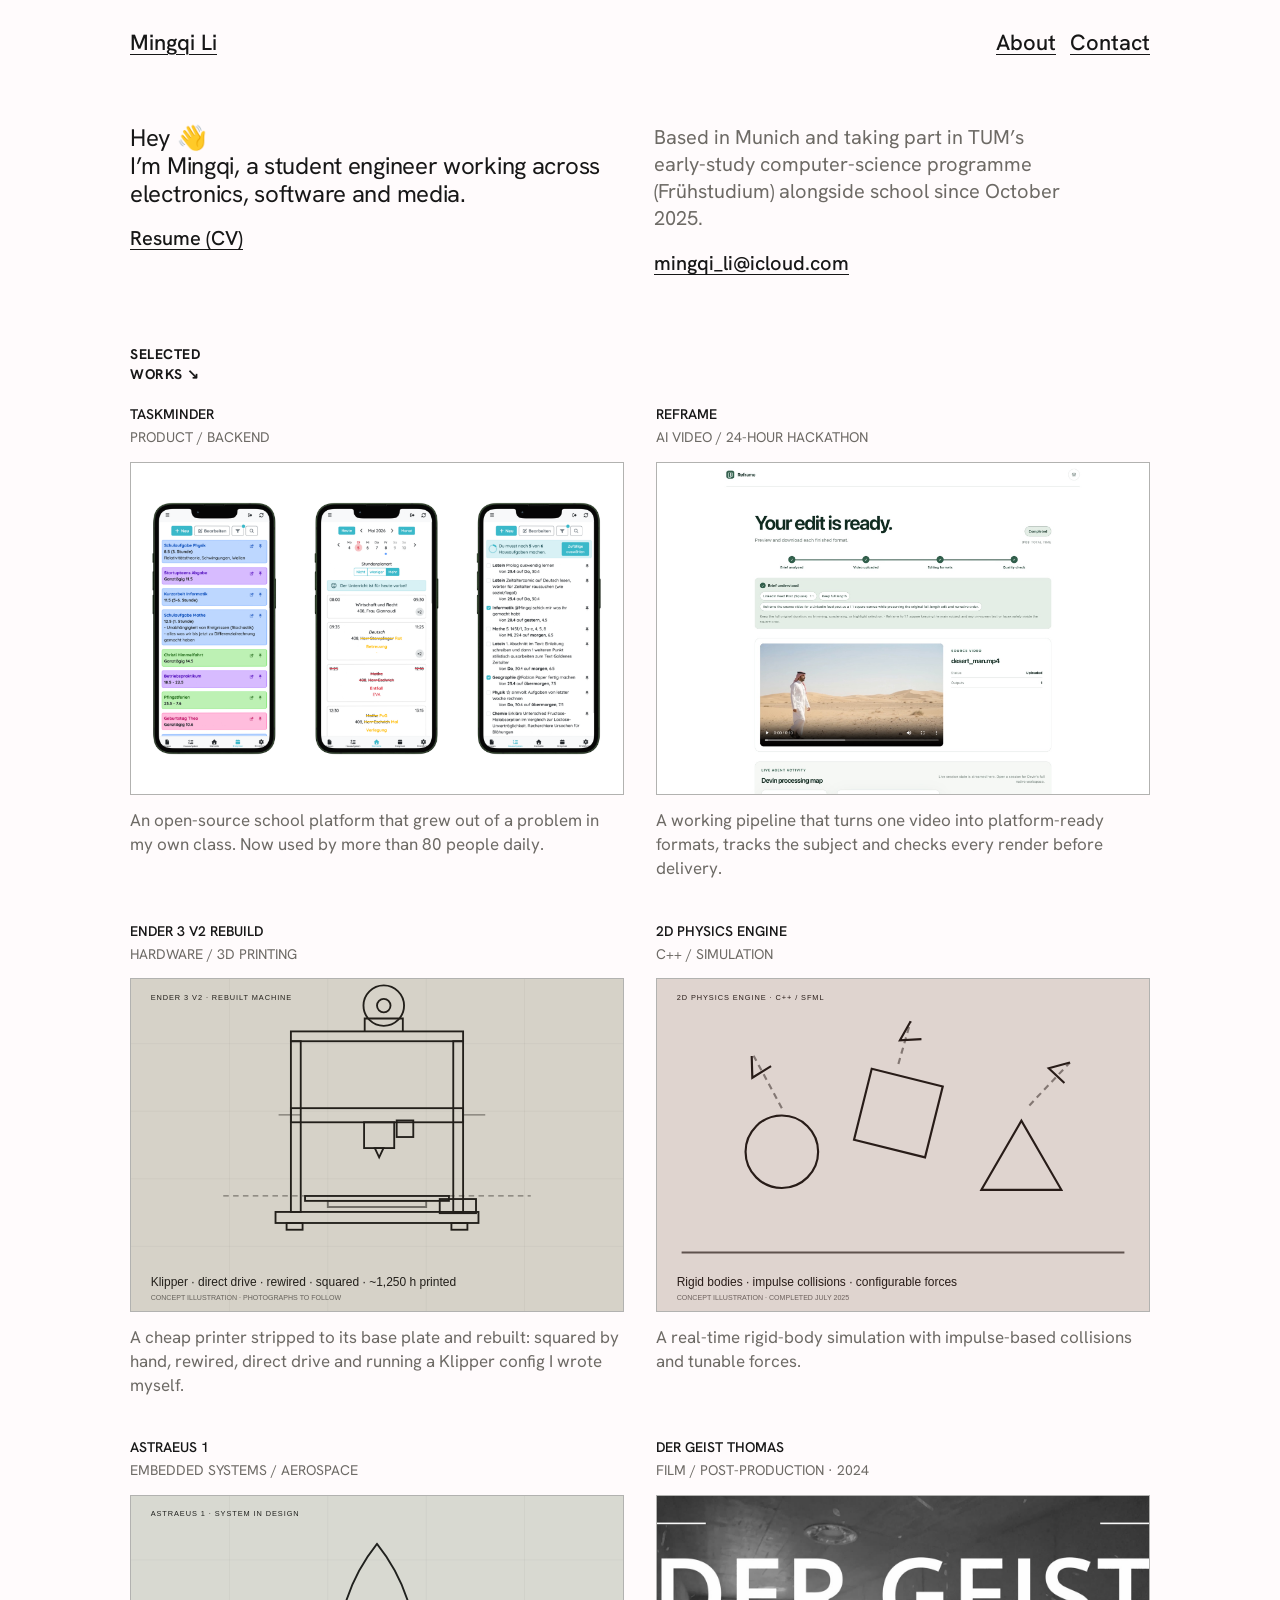
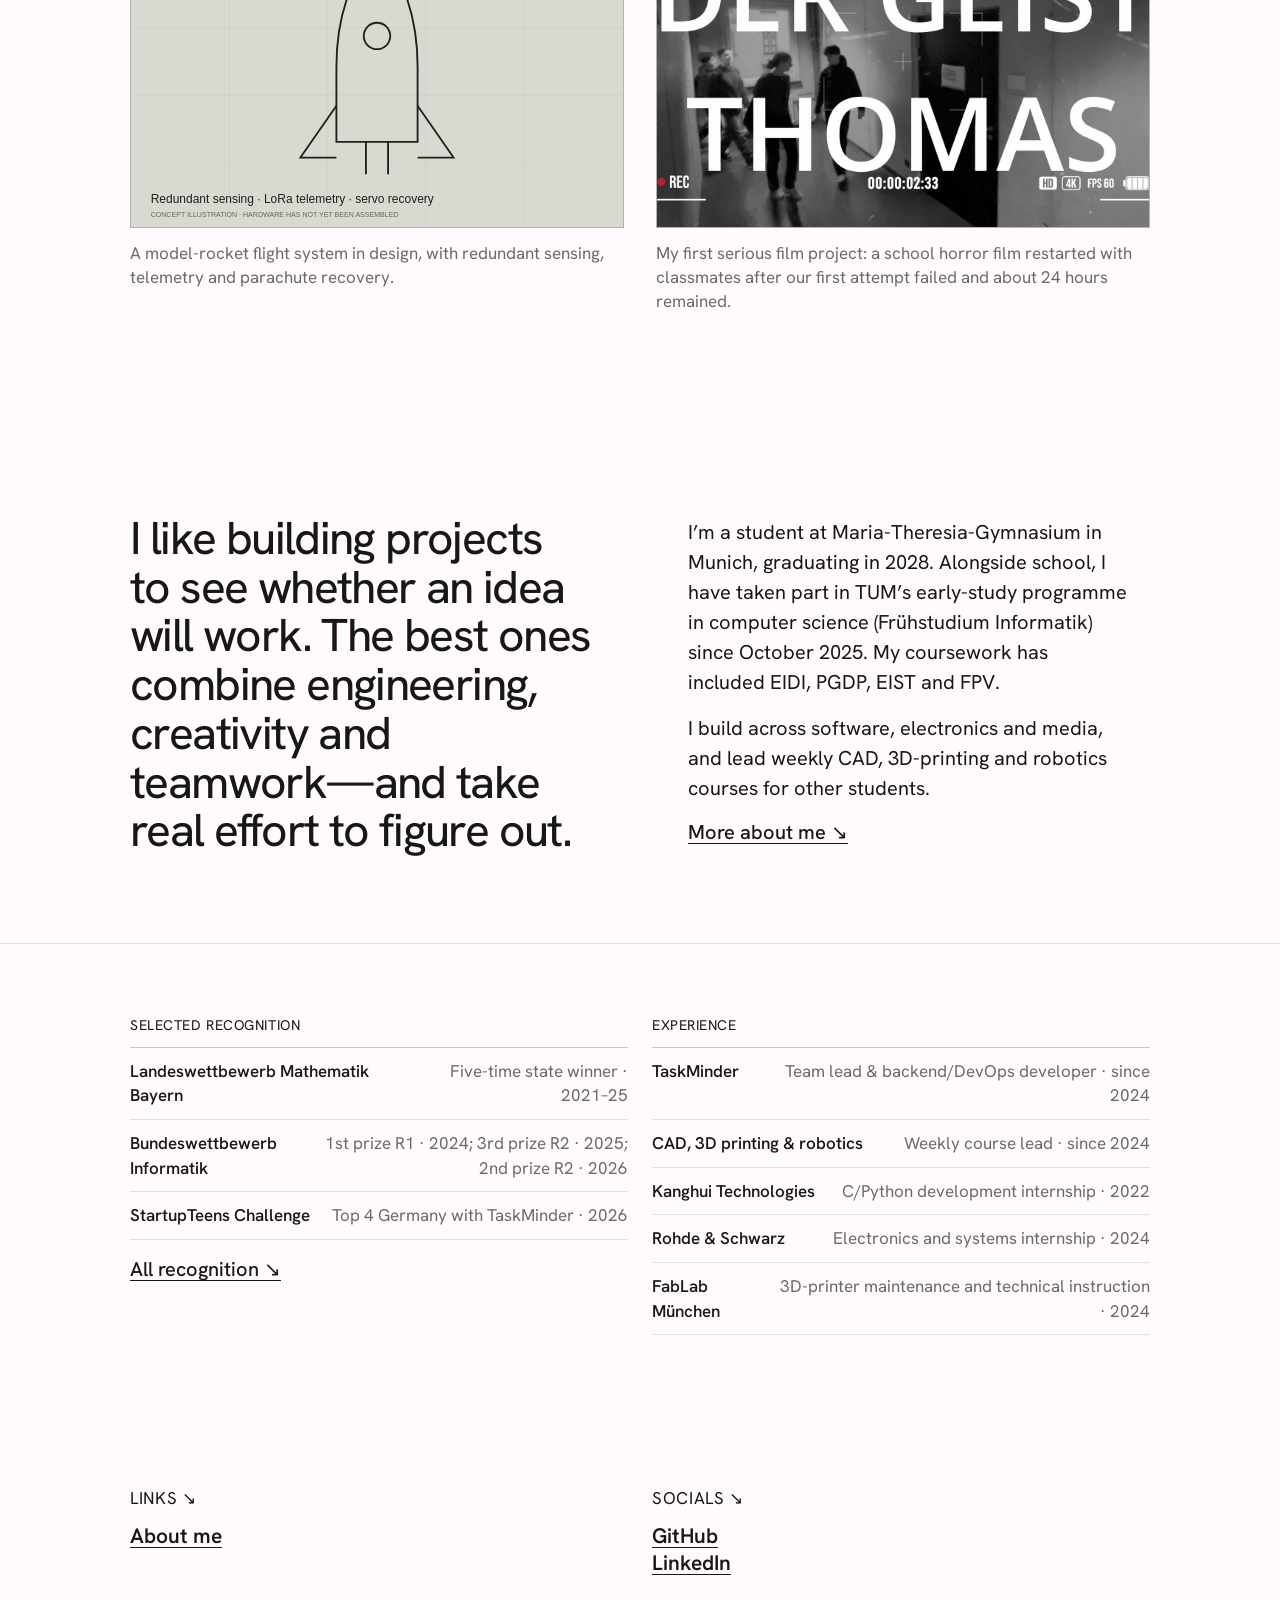
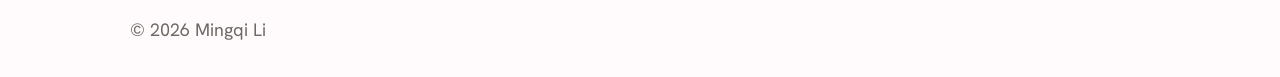
==== index.html @ a0b2e2fd "update reframe" ====
<!DOCTYPE html>
<html lang="en">
<head>
  <meta charset="utf-8">
  <meta name="viewport" content="width=device-width, initial-scale=1">
  <title>Mingqi Li</title>
  <meta name="description" content="Mingqi Li is a Munich-based student building software products, embedded systems and media projects.">
  <link rel="icon" href="data:image/svg+xml,%3Csvg xmlns='http://www.w3.org/2000/svg' viewBox='0 0 100 100'%3E%3Ctext y='.9em' font-size='90'%3EM%3C/text%3E%3C/svg%3E">
  <link rel="preconnect" href="https://fonts.googleapis.com">
  <link rel="preconnect" href="https://fonts.gstatic.com" crossorigin>
  <link href="https://fonts.googleapis.com/css2?family=Hanken+Grotesk:wght@400;500;600;700&amp;display=swap" rel="stylesheet">
  <link rel="stylesheet" href="css/design-system.css">
  <link rel="stylesheet" href="css/site.css">
</head>
<body class="baseline-home">
  <nav class="site-nav">
    <div class="wrap nav-inner">
      <a class="brand" href="/">Mingqi Li</a>
      <div class="nav-links" aria-label="Primary navigation">
        <a href="about/">About</a>
        <a href="contact/">Contact</a>
      </div>
    </div>
  </nav>

  <main id="top">
    <header class="baseline-intro">
      <div class="wrap intro-grid">
        <div>
          <p class="intro-title">Hey 👋<br>I’m Mingqi, a student engineer working across electronics, software and media.</p>
          <a class="baseline-link" href="assets/documents/resume.pdf" target="_blank" rel="noopener">Resume (CV)</a>
        </div>
        <div class="intro-side">
          <p>Based in Munich and taking part in TUM’s early-study computer-science programme (Frühstudium) alongside school since October 2025.</p>
          <a class="baseline-link" href="mailto:mingqi_li@icloud.com">mingqi_li@icloud.com</a>
        </div>
      </div>
    </header>

    <section class="baseline-work" id="work">
      <div class="wrap">
        <p class="baseline-section-label">Selected<br>works</p>
        <div class="project-grid">
          <article class="project">
            <a class="project-link" href="projects/taskminder.html">
              <div class="project-topline">
                <h2>TaskMinder</h2>
              </div>
              <p class="project-meta">Product / Backend</p>
              <div class="project-media">
                <img src="assets/taskminder/cover.png" alt="Concept illustration of the TaskMinder school-organisation platform">
              </div>
              <p>An open-source school platform that grew out of a problem in my own class. Now used by more than 80 people daily.</p>
            </a>
          </article>

          <article class="project">
            <a class="project-link" href="projects/reframe.html">
              <div class="project-topline">
                <h2>Reframe</h2>
              </div>
              <p class="project-meta">AI video / 24-hour hackathon</p>
              <div class="project-media project-media--top">
                <img src="assets/reframe/results.jpg" alt="Reframe results screen showing a completed video crop and its automated quality checks">
              </div>
              <p>A working pipeline that turns one video into platform-ready formats, tracks the subject and checks every render before delivery.</p>
            </a>
          </article>

          <article class="project">
            <a class="project-link" href="projects/ender-3-v2.html">
              <div class="project-topline">
                <h2>Ender 3 V2 Rebuild</h2>
              </div>
              <p class="project-meta">Hardware / 3D printing</p>
              <div class="project-media">
                <img src="assets/ender-3-v2/cover.svg" alt="Concept illustration of the rebuilt Ender 3 V2 3D printer">
              </div>
              <p>A cheap printer stripped to its base plate and rebuilt: squared by hand, rewired, direct drive and running a Klipper config I wrote myself.</p>
            </a>
          </article>

          <article class="project">
            <a class="project-link" href="projects/physics-engine.html">
              <div class="project-topline">
                <h2>2D Physics Engine</h2>
              </div>
              <p class="project-meta">C++ / Simulation</p>
              <div class="project-media">
                <video autoplay muted loop playsinline preload="metadata" poster="assets/physics-engine/cover.svg" aria-hidden="true">
                  <source src="assets/physics-engine/demo.mp4" type="video/mp4">
                </video>
              </div>
              <p>A real-time rigid-body simulation with impulse-based collisions and tunable forces.</p>
            </a>
          </article>

          <article class="project">
            <a class="project-link" href="projects/astraeus-1.html">
              <div class="project-topline">
                <h2>Astraeus 1</h2>
              </div>
              <p class="project-meta">Embedded systems / Aerospace</p>
              <div class="project-media">
                <img src="assets/astraeus-1/cover.svg" alt="Concept illustration of the Astraeus 1 model-rocket design">
              </div>
              <p>A model-rocket flight system in design, with redundant sensing, telemetry and parachute recovery.</p>
            </a>
          </article>

          <article class="project">
            <a class="project-link" href="projects/der-geist-thomas.html">
              <div class="project-topline">
                <h2>Der Geist Thomas</h2>
              </div>
              <p class="project-meta">Film / Post-production · 2024</p>
              <div class="project-media">
                <img src="assets/der-geist-thomas/poster.jpg" alt="Title card for Der Geist Thomas over a black-and-white school hallway scene">
              </div>
              <p>My first serious film project: a school horror film restarted with classmates after our first attempt failed and about 24 hours remained.</p>
            </a>
          </article>
        </div>
      </div>
    </section>

    <section class="baseline-about" id="about">
      <div class="wrap about-text-grid">
        <div>
          <p class="about-statement">I like building projects to see whether an idea will work. The best ones combine engineering, creativity and teamwork—and take real effort to figure out.</p>
        </div>
        <div class="about-detail">
          <p>I’m a student at Maria-Theresia-Gymnasium in Munich, graduating in 2028. Alongside school, I have taken part in TUM’s early-study programme in computer science (Frühstudium Informatik) since October 2025. My coursework has included EIDI, PGDP, EIST and FPV.</p>
          <p>I build across software, electronics and media, and lead weekly CAD, 3D-printing and robotics courses for other students.</p>
          <a class="baseline-link" href="about/">More about me</a>
        </div>
      </div>
    </section>

    <section class="baseline-record" id="experience">
      <div class="wrap record-grid">
        <div>
          <p class="baseline-section-label">Selected recognition</p>
          <div class="compact-list">
            <div><strong>Landeswettbewerb Mathematik Bayern</strong><span>Five-time state winner · 2021–25</span></div>
            <div><strong>Bundeswettbewerb Informatik</strong><span>1st prize R1 · 2024; 3rd prize R2 · 2025; 2nd prize R2 · 2026</span></div>
            <div><strong>StartupTeens Challenge</strong><span>Top 4 Germany with TaskMinder · 2026</span></div>
          </div>
          <a class="baseline-link" href="recognition/">All recognition</a>
        </div>
        <div>
          <p class="baseline-section-label">Experience</p>
          <div class="compact-list">
            <div><strong>TaskMinder</strong><span>Team lead &amp; backend/DevOps developer · since 2024</span></div>
            <div><strong>CAD, 3D printing &amp; robotics</strong><span>Weekly course lead · since 2024</span></div>
            <div><strong>Kanghui Technologies</strong><span>C/Python development internship · 2022</span></div>
            <div><strong>Rohde &amp; Schwarz</strong><span>Electronics and systems internship · 2024</span></div>
            <div><strong>FabLab München</strong><span>3D-printer maintenance and technical instruction · 2024</span></div>
          </div>
        </div>
      </div>
    </section>
  </main>

  <footer class="baseline-footer" id="contact">
    <div class="wrap footer-grid">
      <div>
        <p class="baseline-section-label">Links</p>
        <a href="about/">About me</a>
      </div>
      <div>
        <p class="baseline-section-label">Socials</p>
        <a href="https://github.com/skynightgamer" target="_blank" rel="noopener">GitHub</a><br>
        <a href="https://www.linkedin.com/in/mingqi-li-tm/" target="_blank" rel="noopener">LinkedIn</a>
      </div>
    </div>
    <div class="wrap baseline-copyright">© 2026 Mingqi Li</div>
  </footer>
</body>
</html>
---- css/design-system.css ----
:root {
  --paper: #fffbfc;
  --paper-deep: #f4f4f2;
  --ink: #171717;
  --muted: #6d6a65;
  --line: rgba(23, 23, 23, 0.24);
  --line-soft: rgba(23, 23, 23, 0.12);
  --accent: #2447ff;
  --font-sans: "Hanken Grotesk", "Helvetica Neue", Arial, sans-serif;
  --font-mono: var(--font-sans);
  --page: 1180px;
  --gutter: clamp(20px, 4vw, 52px);
  --ease: cubic-bezier(.22, 1, .36, 1);
}

* {
  box-sizing: border-box;
}

html {
  scroll-behavior: smooth;
}

body {
  margin: 0;
  color: var(--ink);
  background: var(--paper);
  font-family: var(--font-sans);
  -webkit-font-smoothing: antialiased;
  text-rendering: optimizeLegibility;
}

body::before {
  content: none;
}

a {
  color: inherit;
  text-underline-offset: .18em;
  text-decoration-thickness: 1px;
}

img,
svg {
  display: block;
  max-width: 100%;
}

button,
input,
textarea {
  font: inherit;
}

::selection {
  color: #fff;
  background: var(--accent);
}

:focus-visible {
  outline: 2px solid var(--accent);
  outline-offset: 4px;
}

.wrap {
  width: min(100%, calc(var(--page) + 2 * var(--gutter)));
  margin-inline: auto;
  padding-inline: var(--gutter);
}

.mono-label {
  margin: 0;
  color: var(--muted);
  font-family: var(--font-mono);
  font-size: 15px;
  line-height: 1.45;
  letter-spacing: .08em;
  text-transform: uppercase;
}

.text-link {
  display: inline-flex;
  gap: .4rem;
  align-items: center;
  font-size: 19px;
  font-weight: 600;
}

.text-link::after {
  content: "↗";
  transition: transform .2s var(--ease);
}

.text-link:hover::after {
  transform: translate(3px, -3px);
}

@media (prefers-reduced-motion: reduce) {
  html {
    scroll-behavior: auto;
  }

  *,
  *::before,
  *::after {
    scroll-behavior: auto !important;
    transition-duration: .001ms !important;
    animation-duration: .001ms !important;
  }
}
---- css/site.css ----
/* Editorial portfolio layout */

.site-nav {
  position: relative;
  z-index: 20;
}

.nav-inner {
  display: flex;
  min-height: 84px;
  align-items: center;
  justify-content: space-between;
  border-bottom: 1px solid var(--line);
}

.brand {
  font-size: 14px;
  font-weight: 650;
}

.brand,
.nav-links a {
  text-decoration: none;
}

.nav-links {
  display: flex;
  gap: clamp(18px, 3vw, 36px);
  align-items: center;
}

.nav-links a {
  font-size: 13px;
}

.nav-links a:hover,
.brand:hover {
  text-decoration: underline;
}

.hero {
  padding-block: clamp(64px, 11vw, 150px) clamp(66px, 9vw, 112px);
}

.hero-grid {
  display: grid;
  grid-template-columns: minmax(0, 1.2fr) minmax(260px, .8fr);
  gap: clamp(48px, 10vw, 140px);
  align-items: end;
}

.hero-kicker {
  margin-bottom: 22px;
}

.hero h1 {
  max-width: 790px;
  margin: 0;
  font-size: clamp(48px, 7.7vw, 100px);
  font-weight: 520;
  line-height: .94;
  letter-spacing: -.055em;
}

.hero h1 span {
  color: var(--muted);
}

.hero-intro {
  max-width: 440px;
}

.hero-intro > p:not(.mono-label) {
  margin: 0 0 28px;
  font-size: clamp(18px, 2vw, 24px);
  line-height: 1.28;
  letter-spacing: -.02em;
}

.hero-links {
  display: flex;
  flex-wrap: wrap;
  gap: 18px;
}

.proof-row {
  display: grid;
  grid-template-columns: repeat(3, 1fr);
  margin-top: clamp(54px, 8vw, 104px);
  border-top: 1px solid var(--line);
}

.proof {
  min-height: 112px;
  padding: 18px 24px 18px 0;
  border-right: 1px solid var(--line);
}

.proof + .proof {
  padding-left: 24px;
}

.proof:last-child {
  border-right: 0;
}

.proof strong {
  display: block;
  margin-bottom: 6px;
  font-size: clamp(26px, 3vw, 40px);
  font-weight: 520;
  line-height: 1;
  letter-spacing: -.04em;
}

.proof span {
  color: var(--muted);
  font-size: 13px;
}

.section {
  padding-block: clamp(72px, 10vw, 132px);
  border-top: 1px solid var(--line);
}

.section-heading {
  display: grid;
  grid-template-columns: minmax(140px, .55fr) 1.45fr;
  gap: 36px;
  margin-bottom: clamp(42px, 6vw, 76px);
}

.section-heading h2 {
  max-width: 780px;
  margin: 0;
  font-size: clamp(34px, 5vw, 64px);
  font-weight: 520;
  line-height: 1.02;
  letter-spacing: -.045em;
}

.project-grid {
  display: grid;
  grid-template-columns: repeat(2, minmax(0, 1fr));
  gap: clamp(44px, 6vw, 82px) clamp(20px, 3vw, 34px);
}

.project {
  min-width: 0;
}

.project-link {
  display: block;
  text-decoration: none;
}

.project-media {
  position: relative;
  overflow: hidden;
  aspect-ratio: 1.45 / 1;
  margin-bottom: 16px;
  border: 1px solid var(--line);
  background: var(--paper-deep);
}

.project-media img,
.project-media video {
  width: 100%;
  height: 100%;
  object-fit: cover;
  transition: transform .6s var(--ease), filter .4s ease;
}

.project-link:hover .project-media img,
.project-link:hover .project-media video {
  transform: scale(1.025);
  filter: contrast(1.04);
}

.project-topline {
  display: flex;
  gap: 18px;
  justify-content: space-between;
  margin-bottom: 9px;
}

.project h3 {
  margin: 0;
  font-size: clamp(22px, 2.4vw, 31px);
  font-weight: 540;
  line-height: 1.1;
  letter-spacing: -.03em;
}

.project p {
  max-width: 54ch;
  margin: 0;
  color: var(--muted);
  font-size: 14px;
  line-height: 1.45;
}

.project-meta {
  margin-bottom: 8px;
}

.profile-grid {
  display: grid;
  grid-template-columns: minmax(240px, .72fr) minmax(0, 1.28fr);
  gap: clamp(36px, 8vw, 120px);
  align-items: start;
}

.portrait-placeholder {
  border: 1px solid var(--line);
  background: var(--paper-deep);
}

.portrait-placeholder img {
  width: 100%;
}

.profile-copy .statement {
  max-width: 760px;
  margin: 0 0 clamp(44px, 6vw, 72px);
  font-size: clamp(30px, 4.2vw, 56px);
  font-weight: 510;
  line-height: 1.08;
  letter-spacing: -.04em;
}

.profile-notes {
  display: grid;
  grid-template-columns: repeat(2, minmax(0, 1fr));
  gap: 32px;
}

.profile-notes p {
  margin: 0;
  color: var(--muted);
  font-size: 15px;
  line-height: 1.6;
}

.editorial-list {
  border-top: 1px solid var(--ink);
}

.list-row {
  display: grid;
  grid-template-columns: minmax(180px, .85fr) minmax(0, 1.25fr) minmax(100px, .4fr);
  gap: 28px;
  padding-block: 20px;
  border-bottom: 1px solid var(--line);
}

.list-row h3,
.list-row p {
  margin: 0;
}

.list-row h3 {
  font-size: 16px;
  font-weight: 600;
}

.list-row p {
  color: var(--muted);
  font-size: 14px;
  line-height: 1.5;
}

.list-row .year {
  text-align: right;
  font-family: var(--font-mono);
  font-size: 10px;
  line-height: 1.5;
}

.split-lists {
  display: grid;
  grid-template-columns: repeat(2, minmax(0, 1fr));
  gap: clamp(42px, 8vw, 110px);
}

.split-list h3 {
  margin: 0 0 20px;
  font-size: 14px;
  font-weight: 600;
}

.small-row {
  display: grid;
  grid-template-columns: 1fr auto;
  gap: 20px;
  padding-block: 15px;
  border-top: 1px solid var(--line);
}

.small-row:last-child {
  border-bottom: 1px solid var(--line);
}

.small-row strong {
  display: block;
  margin-bottom: 3px;
  font-size: 14px;
}

.small-row span {
  color: var(--muted);
  font-size: 12px;
}

.small-row time {
  font-family: var(--font-mono);
  font-size: 10px;
  white-space: nowrap;
}

.tools-line {
  max-width: 950px;
  margin: clamp(50px, 7vw, 80px) 0 0;
  font-size: clamp(21px, 3vw, 34px);
  line-height: 1.45;
  letter-spacing: -.025em;
}

.tools-line span {
  color: var(--muted);
}

.contact {
  padding-block: clamp(80px, 12vw, 160px);
  color: #f5f2ec;
  background: var(--ink);
}

.contact-grid {
  display: grid;
  grid-template-columns: minmax(0, 1.3fr) minmax(230px, .7fr);
  gap: 44px;
  align-items: end;
}

.contact h2 {
  max-width: 820px;
  margin: 0;
  font-size: clamp(48px, 8vw, 106px);
  font-weight: 500;
  line-height: .92;
  letter-spacing: -.06em;
}

.contact-side p {
  max-width: 36ch;
  margin: 0 0 26px;
  color: rgba(255,255,255,.62);
  font-size: 15px;
  line-height: 1.55;
}

.contact-side a {
  color: #fff;
}

.footer {
  color: #f5f2ec;
  background: var(--ink);
}

.footer-inner {
  display: flex;
  min-height: 86px;
  gap: 24px;
  align-items: center;
  justify-content: space-between;
  border-top: 1px solid rgba(255,255,255,.22);
  font-family: var(--font-mono);
  font-size: 10px;
  text-transform: none;
}

.footer-links {
  display: flex;
  gap: 24px;
}

/* Project pages */
.project-hero {
  padding-block: clamp(70px, 9vw, 120px) clamp(54px, 7vw, 88px);
}

.project-hero-grid {
  display: grid;
  grid-template-columns: minmax(0, 1.25fr) minmax(250px, .75fr);
  gap: clamp(40px, 9vw, 130px);
  align-items: end;
}

.project-hero h1 {
  margin: 18px 0 0;
  font-size: clamp(56px, 10vw, 132px);
  font-weight: 500;
  line-height: .88;
  letter-spacing: -.065em;
}

.project-deck {
  margin: 0 0 32px;
  font-size: clamp(20px, 2.2vw, 27px);
  line-height: 1.25;
  letter-spacing: -.025em;
}

.project-facts {
  display: grid;
  gap: 10px;
  margin: 0;
}

.project-facts div {
  display: grid;
  grid-template-columns: 88px 1fr;
  gap: 18px;
  padding-top: 10px;
  border-top: 1px solid var(--line);
}

.project-facts dt {
  color: var(--muted);
  font-family: var(--font-mono);
  font-size: 9px;
  letter-spacing: .06em;
  text-transform: uppercase;
}

.project-facts dd {
  margin: 0;
  font-size: 13px;
}

.case-cover {
  margin: 0;
  border-block: 1px solid var(--line);
  background: var(--paper-deep);
}

.case-cover img,
.case-cover video {
  display: block;
  width: 100%;
  max-height: 800px;
}

.case-cover figcaption {
  padding: 14px var(--gutter) 15px;
  border-top: 1px solid var(--line);
  color: var(--muted);
  font-size: 14px;
  line-height: 1.5;
}

.case-cover--video {
  overflow: hidden;
}

.case-cover--video video {
  object-fit: cover;
  transform: scale(1.16);
  transform-origin: center;
}

.case-study {
  padding-block: clamp(72px, 10vw, 132px);
}

.case-section {
  display: grid;
  grid-template-columns: minmax(150px, .48fr) minmax(0, 1.52fr);
  gap: clamp(30px, 7vw, 92px);
  padding-block: clamp(54px, 7vw, 84px);
  border-top: 1px solid var(--line);
}

.case-section:first-child {
  padding-top: 0;
  border-top: 0;
}

.case-copy {
  max-width: 760px;
}

.case-copy h2 {
  margin: 0 0 22px;
  font-size: clamp(32px, 4.3vw, 56px);
  font-weight: 520;
  line-height: 1.04;
  letter-spacing: -.045em;
}

.case-copy p,
.case-copy li {
  color: var(--muted);
  font-size: 17px;
  line-height: 1.65;
}

.case-copy p {
  margin: 0 0 18px;
}

.case-copy ul {
  margin: 0;
  padding-left: 20px;
}

.case-copy li + li {
  margin-top: 10px;
}

.case-copy strong {
  color: var(--ink);
}

.case-narrative {
  max-width: 820px;
  margin-inline: auto;
}

.case-narrative .case-copy {
  max-width: none;
}

.narrative-chapter + .narrative-chapter {
  margin-top: clamp(72px, 10vw, 116px);
}

.taskminder-page .narrative-chapter + .narrative-chapter,
.reframe-page .narrative-chapter + .narrative-chapter {
  margin-top: 0;
}

.taskminder-page .narrative-chapter + .narrative-chapter--results,
.reframe-page .narrative-chapter + .narrative-chapter--results {
  margin-top: clamp(16px, 2vw, 24px);
  padding-top: 0;
}

.narrative-chapter h2 {
  font-weight: 600;
}

.narrative-chapter--results {
  padding-top: clamp(12px, 2vw, 24px);
}

.story-grid {
  display: grid;
  grid-template-columns: repeat(2, minmax(0, 1fr));
  gap: 24px;
  margin-top: 38px;
}

.story-media {
  min-width: 0;
  margin: 0;
}

.story-media--wide {
  margin-top: 38px;
}

.story-grid--product {
  align-items: start;
}

.story-column {
  display: flex;
  min-width: 0;
  flex-direction: column;
  gap: 24px;
}

.story-media > img {
  width: 100%;
  height: auto;
  border: 1px solid var(--line);
  background: var(--paper-deep);
}

.story-placeholder {
  display: flex;
  min-height: 300px;
  padding: clamp(22px, 4vw, 38px);
  flex-direction: column;
  justify-content: flex-end;
  border: 1px solid var(--line);
  background:
    linear-gradient(135deg, transparent 0 49.8%, var(--line-soft) 50%, transparent 50.2%),
    linear-gradient(45deg, transparent 0 49.8%, var(--line-soft) 50%, transparent 50.2%),
    var(--paper-deep);
}

.story-placeholder--screen {
  min-height: 260px;
  background:
    linear-gradient(var(--line-soft) 1px, transparent 1px),
    linear-gradient(90deg, var(--line-soft) 1px, transparent 1px),
    var(--paper-deep);
  background-size: 28px 28px;
}

.story-placeholder .mono-label {
  margin-bottom: 8px;
  font-size: 11px;
}

.story-placeholder strong {
  font-size: clamp(20px, 2.7vw, 30px);
  font-weight: 520;
  line-height: 1.1;
  letter-spacing: -.03em;
}

.story-placeholder p {
  max-width: 44ch;
  margin: 8px 0 0;
  color: var(--muted);
  font-size: 13px;
  line-height: 1.45;
}

.story-media figcaption {
  margin-top: 10px;
  color: var(--muted);
  font-size: 13px;
  line-height: 1.45;
}

.media-block {
  margin: clamp(44px, 6vw, 72px) 0 0;
}

.media-placeholder {
  display: grid;
  min-height: clamp(320px, 48vw, 650px);
  padding: clamp(22px, 4vw, 46px);
  place-items: center;
  border: 1px solid var(--line);
  background:
    linear-gradient(var(--line-soft) 1px, transparent 1px),
    linear-gradient(90deg, var(--line-soft) 1px, transparent 1px),
    var(--paper-deep);
  background-size: 32px 32px;
}

.media-placeholder-inner {
  max-width: 520px;
  padding: 28px;
  text-align: center;
  background: rgba(243,240,235,.88);
  border: 1px solid var(--line);
}

.media-placeholder strong {
  display: block;
  margin: 12px 0 8px;
  font-size: clamp(22px, 3vw, 36px);
  font-weight: 520;
  letter-spacing: -.03em;
}

.media-placeholder p {
  margin: 0;
  color: var(--muted);
  font-size: 13px;
  line-height: 1.5;
}

.media-caption {
  display: flex;
  gap: 24px;
  justify-content: space-between;
  margin-top: 10px;
  color: var(--muted);
  font-family: var(--font-mono);
  font-size: 9px;
  line-height: 1.5;
  text-transform: uppercase;
}

.result-strip {
  display: grid;
  grid-template-columns: repeat(3, minmax(0, 1fr));
  margin-top: 34px;
  border-block: 1px solid var(--line);
}

.result {
  padding: 22px 24px 22px 0;
  border-right: 1px solid var(--line);
}

.result + .result {
  padding-left: 24px;
}

.result:last-child {
  border-right: 0;
}

.result strong {
  display: block;
  margin-bottom: 5px;
  font-size: clamp(22px, 3vw, 36px);
  font-weight: 520;
  letter-spacing: -.035em;
}

.result span {
  color: var(--muted);
  font-size: 12px;
}

.case-links {
  display: flex;
  flex-wrap: wrap;
  gap: 20px;
  margin-top: 30px;
}

.case-nav {
  display: flex;
  gap: 24px;
  justify-content: space-between;
  padding-block: 28px;
  border-top: 1px solid var(--line);
}

.case-nav a {
  font-size: 13px;
}

@media (max-width: 760px) {
  .nav-inner {
    min-height: 70px;
  }

  .nav-links a:not(:last-child) {
    display: none;
  }

  .hero-grid,
  .project-hero-grid,
  .contact-grid {
    grid-template-columns: 1fr;
    align-items: start;
  }

  .hero {
    padding-top: 72px;
  }

  .hero h1 {
    font-size: clamp(48px, 15vw, 78px);
  }

  .proof-row {
    grid-template-columns: 1fr;
  }

  .proof,
  .proof + .proof {
    min-height: auto;
    padding: 18px 0;
    border-right: 0;
    border-bottom: 1px solid var(--line);
  }

  .section-heading,
  .case-section {
    grid-template-columns: 1fr;
    gap: 18px;
  }

  .project-grid,
  .profile-grid,
  .profile-notes,
  .split-lists,
  .story-grid {
    grid-template-columns: 1fr;
  }

  .story-grid--product .story-column {
    display: contents;
  }

  .project-grid {
    gap: 52px;
  }

  .portrait-placeholder {
    max-width: 430px;
  }

  .list-row {
    grid-template-columns: 1fr auto;
    gap: 7px 20px;
  }

  .list-row p {
    grid-column: 1 / -1;
    grid-row: 2;
  }

  .result-strip {
    grid-template-columns: 1fr;
  }

  .result,
  .result + .result {
    padding: 18px 0;
    border-right: 0;
    border-bottom: 1px solid var(--line);
  }

  .result:last-child {
    border-bottom: 0;
  }

  .media-placeholder {
    min-height: 320px;
  }
}

@media (max-width: 440px) {
  .nav-links {
    gap: 16px;
  }

  .nav-links a {
    font-size: 12px;
  }

  .footer-inner {
    align-items: flex-start;
    flex-direction: column;
    justify-content: center;
  }
}

/* Homepage variant aligned closely with the supplied baseline reference. */
.baseline-home {
  --page: 1020px;
  --gutter: clamp(18px, 3vw, 32px);
  background: var(--paper);
}

.baseline-home::before {
  content: none;
}

.baseline-home .nav-inner {
  min-height: 84px;
  border-bottom: 0;
}

.baseline-home .brand,
.baseline-home .nav-links a {
  font-size: 22px;
  font-weight: 500;
  text-decoration: underline;
  text-decoration-thickness: .75px;
}

.baseline-home .nav-links {
  gap: 14px;
}

.baseline-intro {
  padding: 40px 0 44px;
}

.intro-grid {
  display: grid;
  grid-template-columns: repeat(2, minmax(0, 1fr));
  gap: 28px;
}

.intro-title,
.intro-side p {
  max-width: 38ch;
  margin: 0 0 18px;
  font-size: 24px;
  line-height: 1.16;
  letter-spacing: -.012em;
}

.intro-side {
  display: flex;
  align-items: flex-start;
  flex-direction: column;
  justify-content: flex-end;
  padding-bottom: 1px;
}

.intro-side p {
  color: var(--muted);
  font-size: 20px;
  line-height: 1.35;
  letter-spacing: 0;
}

.baseline-link {
  font-size: 20px;
  font-weight: 500;
}

.baseline-work {
  padding: 24px 0 96px;
}

.baseline-section-label {
  margin: 0 0 11px;
  color: var(--ink);
  font-family: var(--font-mono);
  font-size: 14px;
  line-height: 1.4;
  letter-spacing: .04em;
  text-transform: uppercase;
}

.baseline-work .baseline-section-label::after,
.baseline-footer .baseline-section-label::after {
  content: " ↘";
}

.baseline-work > .wrap > .baseline-section-label {
  margin-bottom: 22px;
  font-size: 14px;
  font-weight: 700;
}

.baseline-home .project-grid {
  gap: 42px 32px;
}

.baseline-home .project-media {
  aspect-ratio: 1.48 / 1;
  margin-bottom: 14px;
  border-color: rgba(23, 23, 23, .3);
}

.baseline-home .project-media--top img {
  object-position: top center;
}

.baseline-home .project-topline {
  justify-content: flex-start;
  margin-bottom: 5px;
}

.baseline-home .project h2 {
  margin: 0;
  color: var(--ink);
  font-size: 14px;
  font-weight: 550;
  line-height: 1.2;
  text-transform: uppercase;
}

.baseline-home .project-meta {
  margin: 0 0 14px;
  color: var(--muted);
  font-family: var(--font-sans);
  font-size: 14px;
  line-height: 1.4;
  letter-spacing: 0;
  text-transform: uppercase;
}

.baseline-home .project p:not(.project-meta) {
  max-width: 58ch;
  margin: 0;
  color: var(--muted);
  font-size: 17px;
  line-height: 1.4;
}

.baseline-home .project-link:hover .project-media img,
.baseline-home .project-link:hover .project-media video {
  transform: none;
}

.baseline-about {
  padding: 104px 0 88px;
}

.about-text-grid {
  display: grid;
  grid-template-columns: repeat(2, minmax(0, 1fr));
  gap: clamp(42px, 9vw, 96px);
}

.about-statement {
  max-width: 19ch;
  margin: 0;
  font-size: clamp(38px, 3.7vw, 46px);
  font-weight: 450;
  line-height: 1.06;
  letter-spacing: -.035em;
}

.about-detail {
  padding-top: 3px;
}

.about-detail p {
  max-width: 40ch;
  margin: 0 0 16px;
  font-size: 20px;
  line-height: 1.5;
}

.about-detail .baseline-link::after,
.record-grid .baseline-link::after {
  content: " ↘";
}

.baseline-record {
  padding: 72px 0 88px;
  border-top: 1px solid var(--line-soft);
}

.record-grid,
.footer-grid {
  display: grid;
  grid-template-columns: repeat(2, minmax(0, 1fr));
  gap: 24px;
}

.compact-list {
  border-top: 1px solid var(--line);
}

.compact-list > div {
  display: flex;
  gap: 14px;
  justify-content: space-between;
  padding: 11px 0;
  border-bottom: 1px solid var(--line-soft);
}

.compact-list strong,
.compact-list span {
  font-size: 17px;
  line-height: 1.45;
}

.compact-list strong {
  font-weight: 550;
}

.compact-list span {
  color: var(--muted);
  text-align: right;
}

.compact-list + .baseline-link {
  display: block;
  margin-top: 16px;
}

.baseline-footer {
  padding: 64px 0 36px;
}

.baseline-footer a {
  font-size: 21px;
  font-weight: 600;
}

.baseline-footer .baseline-section-label {
  font-size: 17px;
}

.baseline-copyright {
  margin-top: 42px;
  color: var(--muted);
  font-size: 18px;
}

@media (max-width: 620px) {
  .intro-grid,
  .about-text-grid,
  .record-grid {
    grid-template-columns: 1fr;
  }

  .intro-side {
    padding-top: 0;
  }

  .baseline-home .project-grid {
    grid-template-columns: 1fr;
  }

  .baseline-intro {
    padding-top: 36px;
  }

  .about-statement {
    font-size: 38px;
  }

  .compact-list > div {
    align-items: flex-start;
    flex-direction: column;
    gap: 3px;
  }

  .compact-list span {
    text-align: left;
  }
}

/* About page */
.about-main {
  padding-top: clamp(92px, 11vw, 142px);
  padding-bottom: clamp(112px, 14vw, 180px);
}

.about-main > * {
  max-width: 650px;
}

.about-eyebrow {
  margin: 0 0 34px;
  font-size: 15px;
  font-weight: 600;
  line-height: 1.4;
  text-transform: uppercase;
}

.about-main h1 {
  margin: 0 0 44px;
  font-size: clamp(40px, 4.2vw, 56px);
  font-weight: 500;
  line-height: 1.08;
  letter-spacing: -.035em;
}

.about-body p {
  margin: 0 0 24px;
  font-size: 20px;
  line-height: 1.5;
  letter-spacing: -.012em;
}

.about-page .baseline-footer {
  padding-top: 0;
}

.recognition-group + .recognition-group {
  margin-top: 46px;
}

.recognition-group .baseline-section-label {
  margin: 0 0 12px;
}

@media (max-width: 620px) {
  .about-main {
    padding-top: 68px;
    padding-bottom: 96px;
  }

  .about-main h1 {
    font-size: 38px;
  }

  .about-body p {
    font-size: 18px;
  }
}

/* Contact page */
.contact-main {
  padding-top: clamp(112px, 13vw, 170px);
  padding-bottom: clamp(170px, 20vw, 250px);
}

.contact-eyebrow {
  margin: 0 0 26px;
  font-size: 15px;
  font-weight: 600;
  line-height: 1.4;
  text-transform: uppercase;
}

.contact-links {
  display: flex;
  align-items: flex-start;
  flex-direction: column;
}

.contact-links a {
  font-size: 22px;
  font-weight: 500;
  line-height: 1.25;
}

.contact-page .baseline-footer {
  padding-top: 0;
}

@media (max-width: 620px) {
  .contact-main {
    padding-top: 76px;
    padding-bottom: 130px;
  }

  .contact-links a {
    font-size: 20px;
  }
}

/* Compact project pages that continue the baseline homepage proportions. */
.project-page {
  --page: 1020px;
  --gutter: clamp(18px, 3vw, 32px);
  background: var(--paper);
}

.project-page::before {
  content: none;
}

.project-page .nav-inner {
  min-height: 64px;
  border-bottom: 0;
}

.project-page .brand,
.project-page .nav-links a {
  font-size: 21px;
  font-weight: 500;
  text-decoration: underline;
}

.project-page .project-hero {
  padding: 52px 0 46px;
}

.project-page .project-hero-grid {
  grid-template-columns: repeat(2, minmax(0, 1fr));
  gap: clamp(42px, 8vw, 88px);
}

.project-page .project-hero h1 {
  margin-top: 13px;
  font-size: clamp(46px, 6.4vw, 70px);
  line-height: .94;
}

.project-page .project-deck {
  margin-bottom: 24px;
  font-size: 24px;
  line-height: 1.35;
}

.project-page .project-deck--intro {
  max-width: 27ch;
  margin: 22px 0 0;
  color: var(--muted);
  font-size: clamp(19px, 2.2vw, 24px);
}

.project-page .project-facts div {
  grid-template-columns: 72px 1fr;
  padding-top: 8px;
}

.project-page .project-facts dt {
  font-size: 14px;
}

.project-page .project-facts dd {
  font-size: 18px;
}

.project-page .case-cover {
  width: min(calc(100% - 2 * var(--gutter)), var(--page));
  margin-inline: auto;
  border: 1px solid var(--line);
}

.project-page .case-study {
  padding: 62px var(--gutter) 0;
}

.project-page .case-section {
  grid-template-columns: minmax(110px, .4fr) minmax(0, 1.6fr);
  gap: clamp(28px, 6vw, 66px);
  padding: 54px 0;
}

.project-page .case-copy h2 {
  margin-bottom: 18px;
  font-size: clamp(36px, 3.9vw, 48px);
}

.project-page .case-copy p,
.project-page .case-copy li {
  font-size: 20px;
  line-height: 1.65;
}

.project-page .media-block {
  margin-top: 38px;
}

.project-page .media-placeholder {
  min-height: clamp(280px, 38vw, 440px);
}

.project-page .media-placeholder strong {
  font-size: clamp(20px, 2.5vw, 28px);
}

.project-page .result strong {
  font-size: clamp(20px, 2.6vw, 28px);
}

.project-page .footer {
  color: var(--ink);
  background: transparent;
}

.project-page .footer-inner {
  min-height: 80px;
  border-top-color: var(--line);
  font-size: 16px;
}

.taskminder-page .case-nav {
  margin-top: clamp(28px, 4vw, 40px);
  padding-block: clamp(24px, 3vw, 32px);
  border-bottom: 1px solid var(--line);
}

.astraeus-page .case-nav {
  margin-top: clamp(52px, 8vw, 84px);
  padding-block: clamp(36px, 5vw, 48px);
}

.reframe-page .case-cover {
  aspect-ratio: 16 / 9;
  overflow: hidden;
  background: #fff;
}

.reframe-page .case-cover img {
  height: 100%;
  object-fit: cover;
  object-position: top center;
}

.reframe-page .case-nav {
  margin-top: clamp(52px, 8vw, 84px);
}

.film-page .case-cover {
  background: #111;
}

.film-page .case-cover video {
  aspect-ratio: 16 / 9;
  object-fit: contain;
}

.film-page .case-nav {
  margin-top: clamp(52px, 8vw, 84px);
}

.ender-page .case-nav {
  margin-top: clamp(52px, 8vw, 84px);
}

.taskminder-page .footer-inner {
  margin-top: 0;
  border-top: 0;
}

@media (max-width: 620px) {
  .project-page .project-hero-grid,
  .project-page .case-section {
    grid-template-columns: 1fr;
  }

  .project-page .project-hero {
    padding-top: 34px;
  }

  .project-page .case-study {
    padding-top: 42px;
  }
}
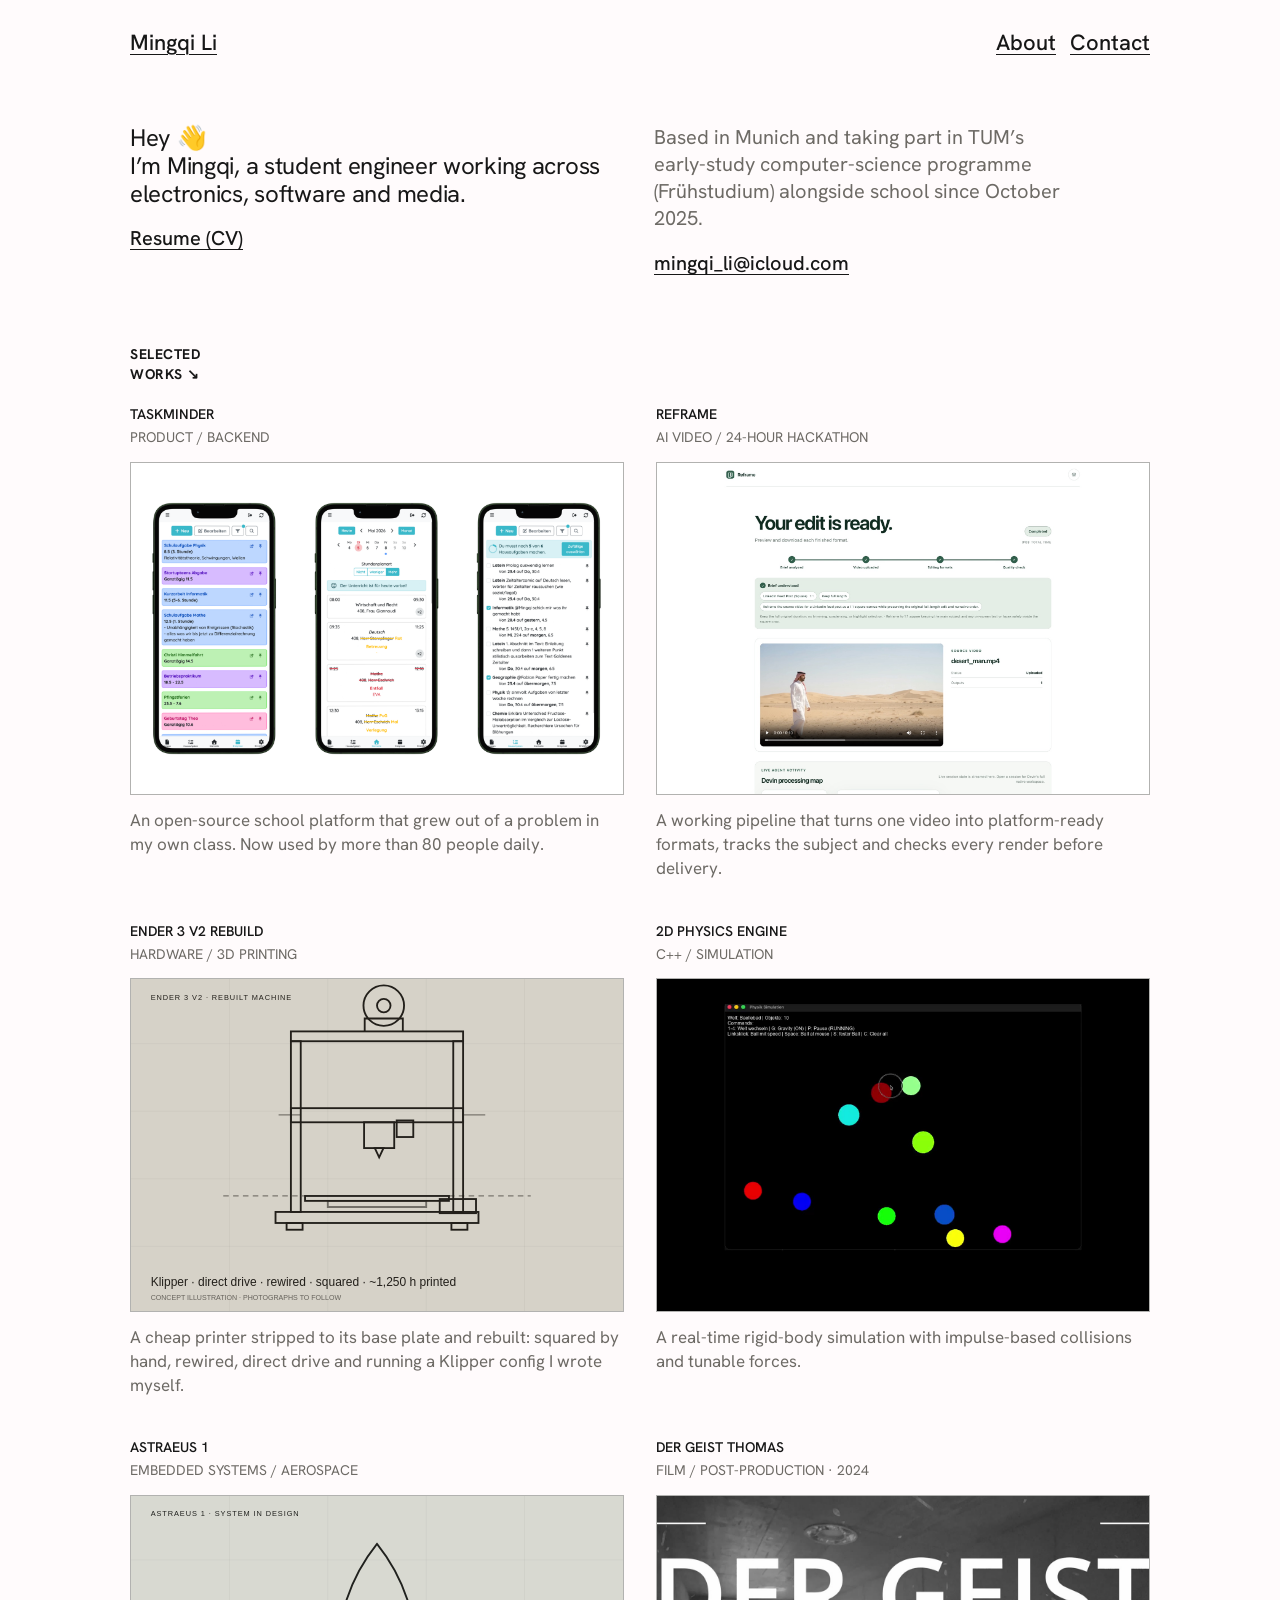
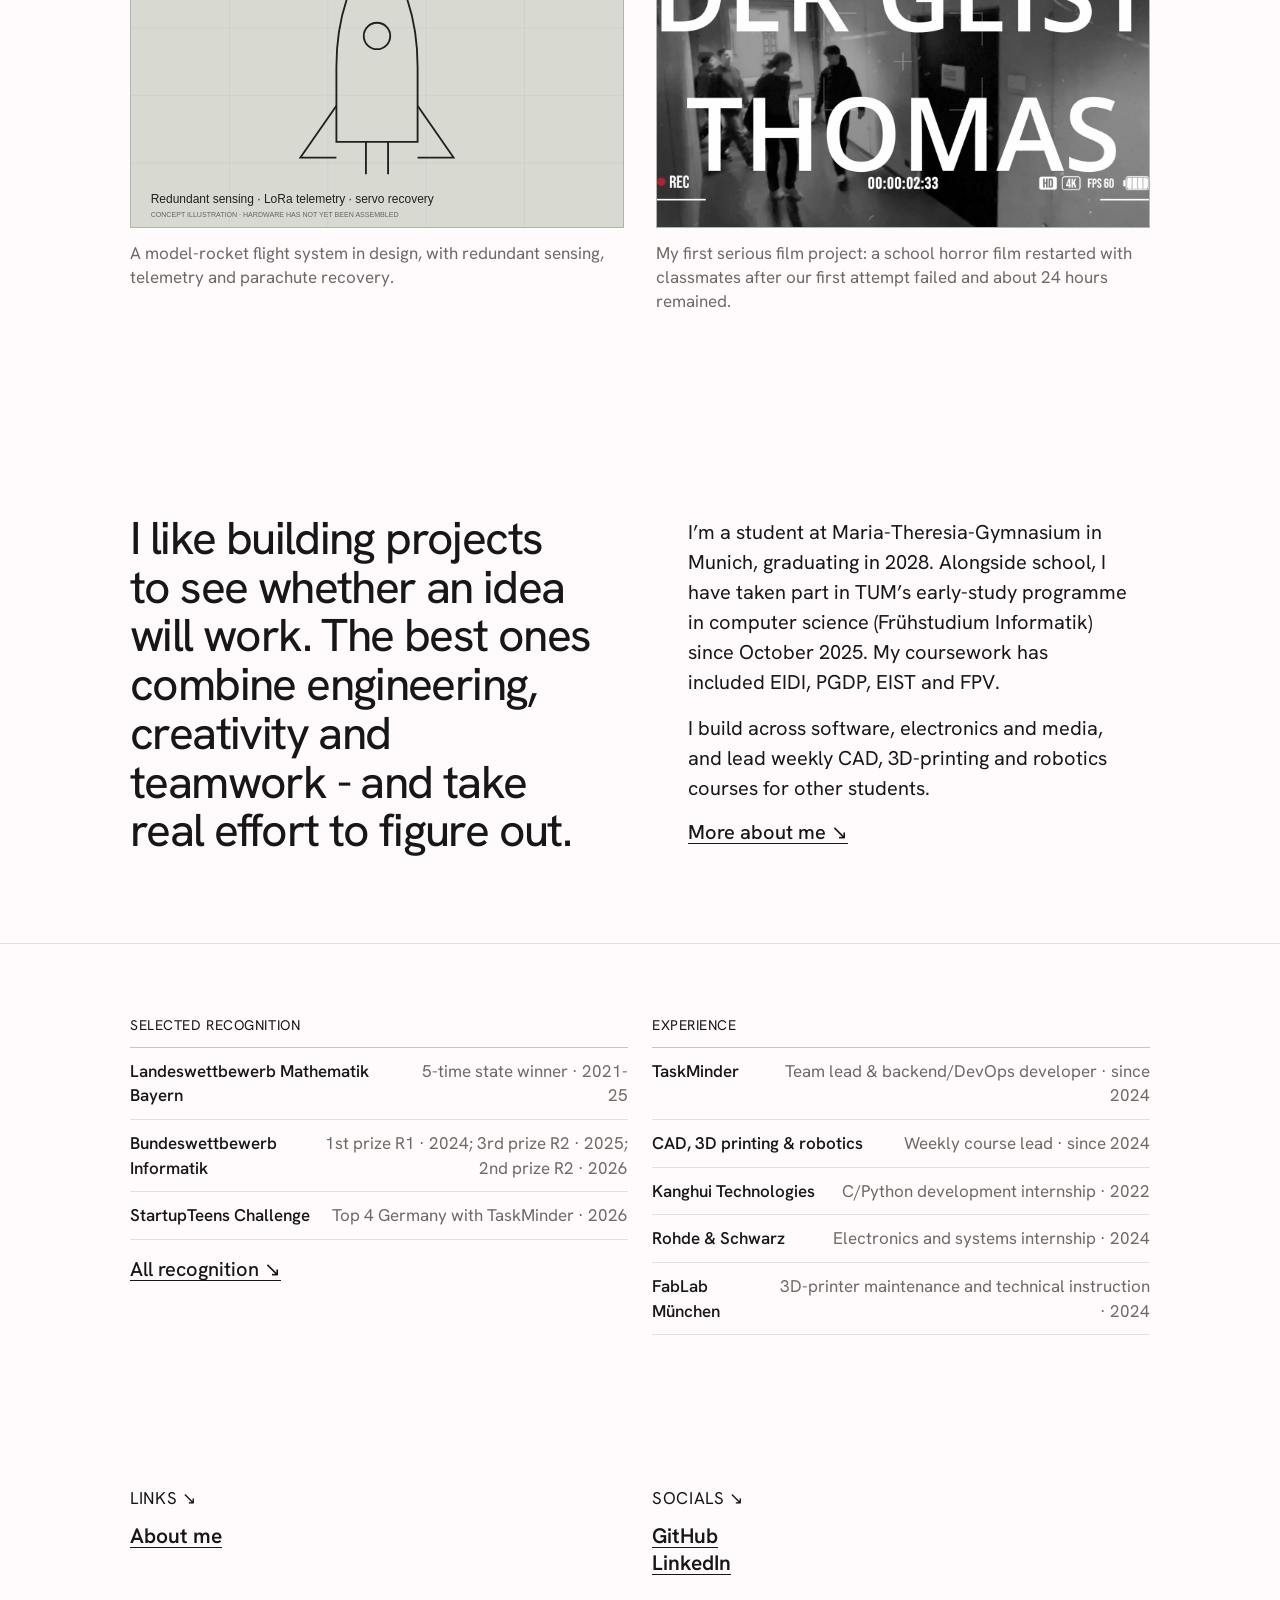
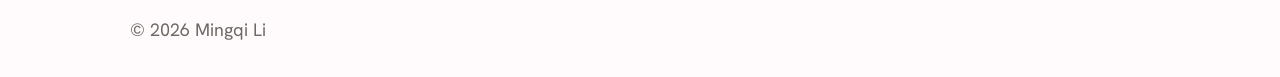
==== commit 965d00ec: "update physics engine" ====
--- a/index.html
+++ b/index.html
@@ -87,7 +87,7 @@
               </div>
               <p class="project-meta">C++ / Simulation</p>
               <div class="project-media">
-                <video autoplay muted loop playsinline preload="metadata" poster="assets/physics-engine/cover.svg" aria-hidden="true">
+                <video autoplay muted loop playsinline preload="metadata" poster="assets/physics-engine/poster.jpg" aria-hidden="true">
                   <source src="assets/physics-engine/demo.mp4" type="video/mp4">
                 </video>
               </div>
@@ -127,7 +127,7 @@
     <section class="baseline-about" id="about">
       <div class="wrap about-text-grid">
         <div>
-          <p class="about-statement">I like building projects to see whether an idea will work. The best ones combine engineering, creativity and teamwork—and take real effort to figure out.</p>
+          <p class="about-statement">I like building projects to see whether an idea will work. The best ones combine engineering, creativity and teamwork - and take real effort to figure out.</p>
         </div>
         <div class="about-detail">
           <p>I’m a student at Maria-Theresia-Gymnasium in Munich, graduating in 2028. Alongside school, I have taken part in TUM’s early-study programme in computer science (Frühstudium Informatik) since October 2025. My coursework has included EIDI, PGDP, EIST and FPV.</p>
@@ -142,7 +142,7 @@
         <div>
           <p class="baseline-section-label">Selected recognition</p>
           <div class="compact-list">
-            <div><strong>Landeswettbewerb Mathematik Bayern</strong><span>Five-time state winner · 2021–25</span></div>
+            <div><strong>Landeswettbewerb Mathematik Bayern</strong><span>5-time state winner · 2021-25</span></div>
             <div><strong>Bundeswettbewerb Informatik</strong><span>1st prize R1 · 2024; 3rd prize R2 · 2025; 2nd prize R2 · 2026</span></div>
             <div><strong>StartupTeens Challenge</strong><span>Top 4 Germany with TaskMinder · 2026</span></div>
           </div>
--- a/css/site.css
+++ b/css/site.css
@@ -538,12 +538,14 @@
 }
 
 .taskminder-page .narrative-chapter + .narrative-chapter,
-.reframe-page .narrative-chapter + .narrative-chapter {
+.reframe-page .narrative-chapter + .narrative-chapter,
+.physics-page .narrative-chapter + .narrative-chapter {
   margin-top: 0;
 }
 
 .taskminder-page .narrative-chapter + .narrative-chapter--results,
-.reframe-page .narrative-chapter + .narrative-chapter--results {
+.reframe-page .narrative-chapter + .narrative-chapter--results,
+.physics-page .narrative-chapter + .narrative-chapter--results {
   margin-top: clamp(16px, 2vw, 24px);
   padding-top: 0;
 }
@@ -1368,7 +1370,8 @@
   object-position: top center;
 }
 
-.reframe-page .case-nav {
+.reframe-page .case-nav,
+.physics-page .case-nav {
   margin-top: clamp(52px, 8vw, 84px);
 }
 
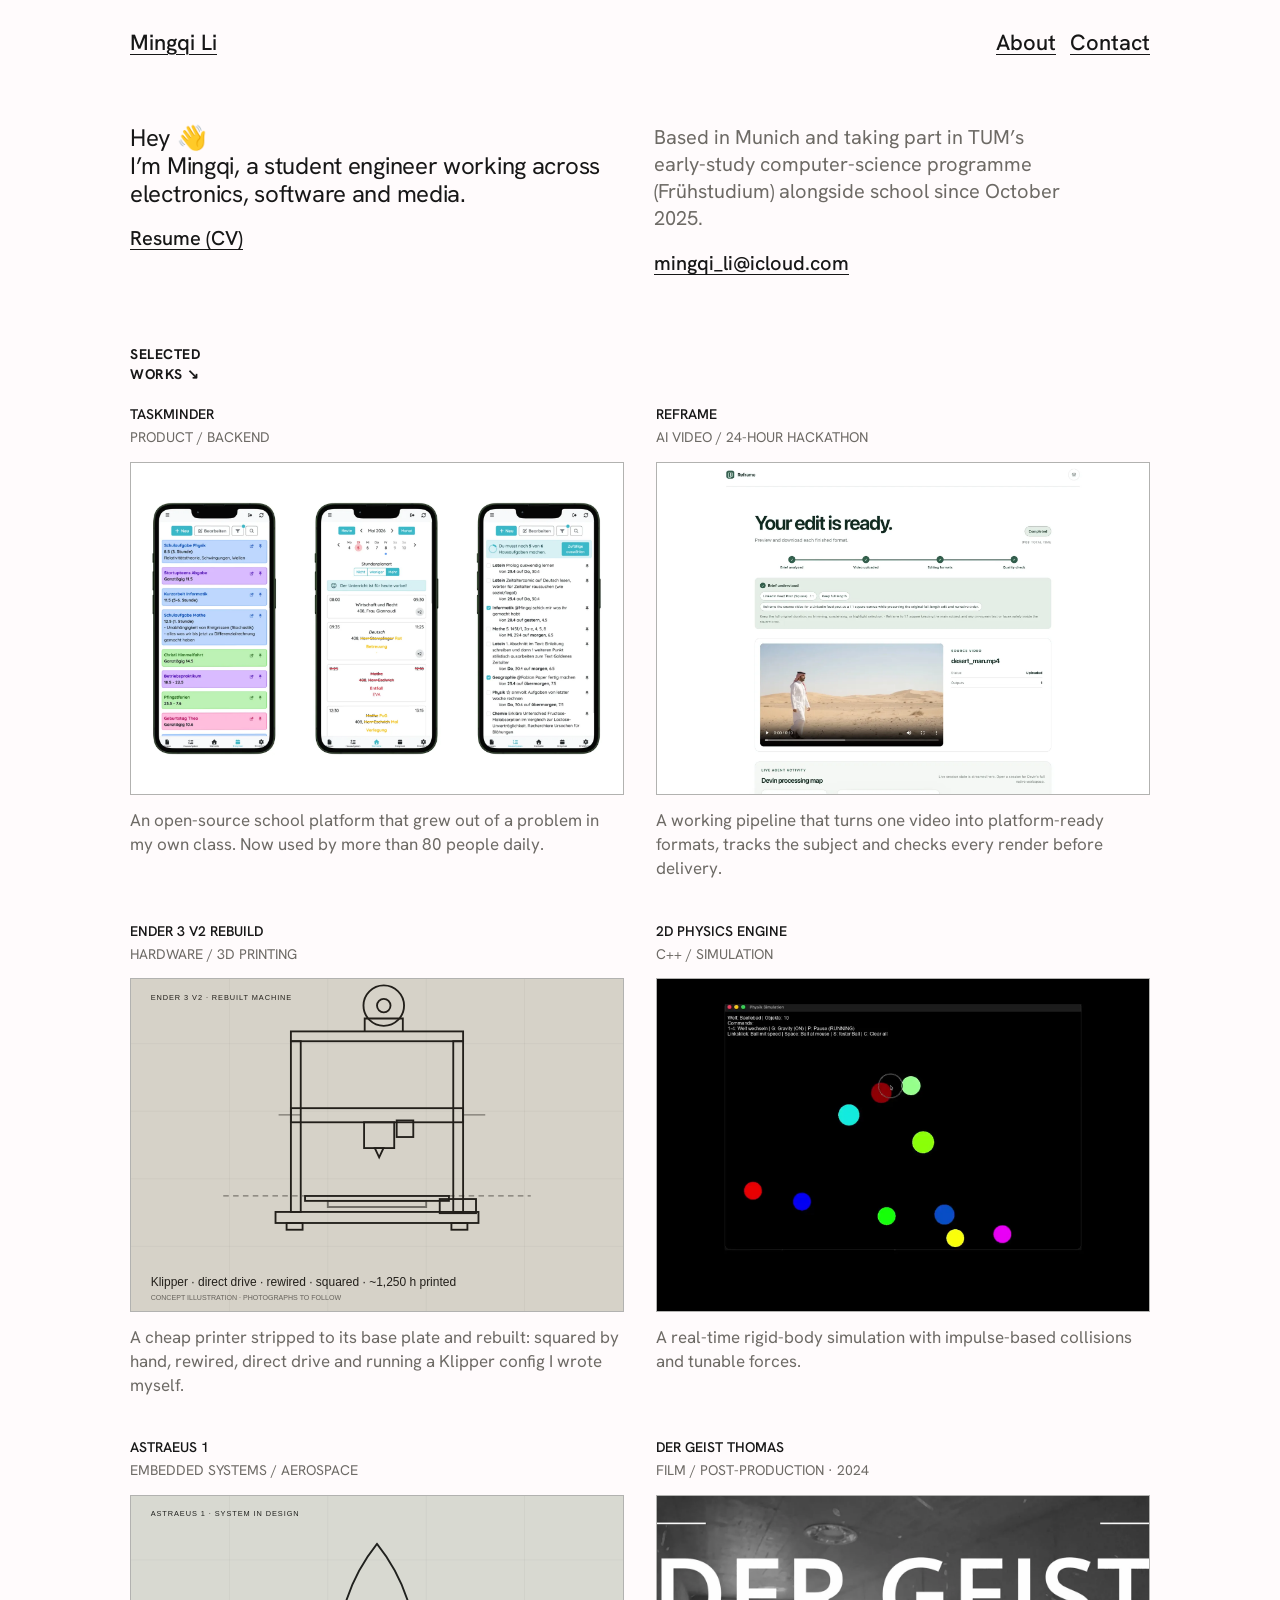
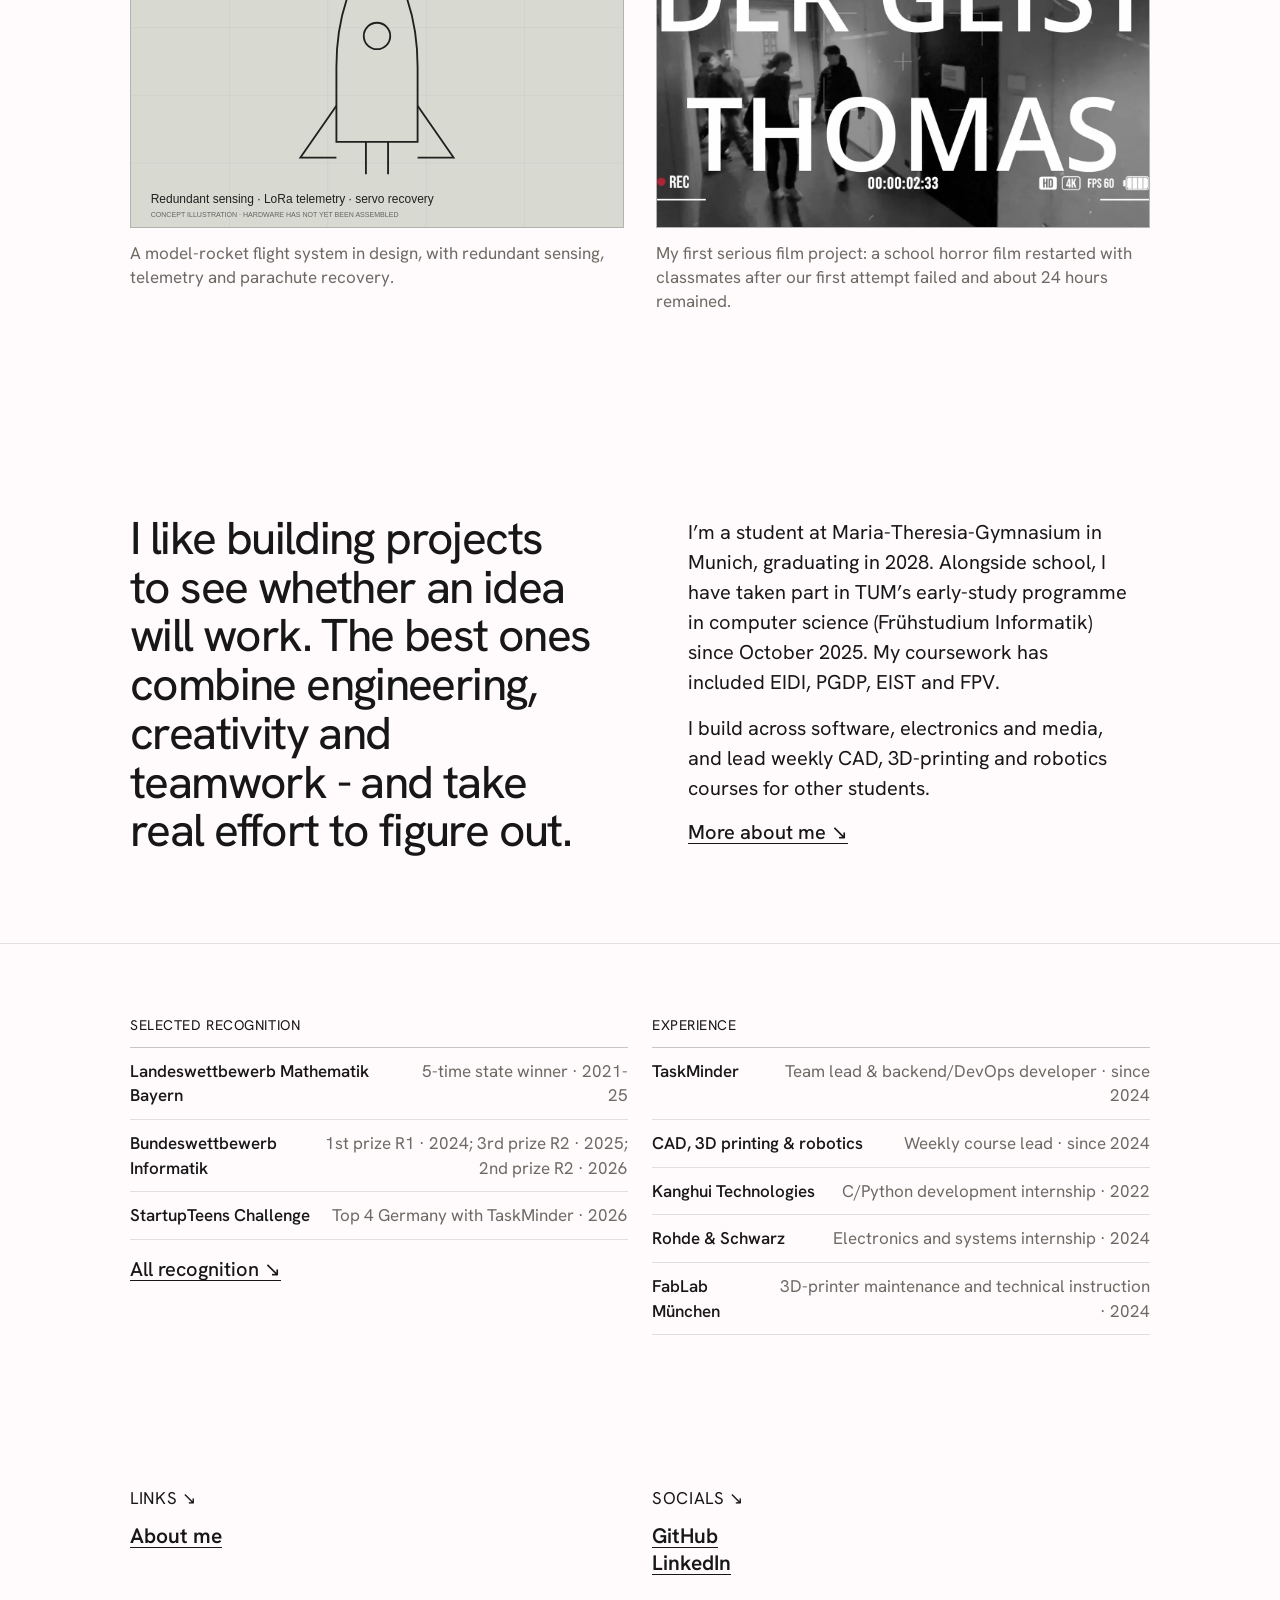
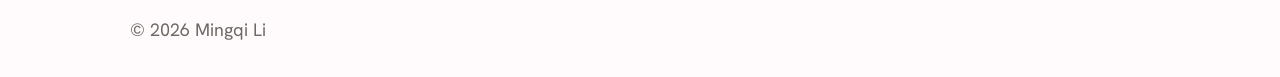
==== commit 1a5c358b: "update" ====
--- a/index.html
+++ b/index.html
@@ -5,6 +5,7 @@
   <meta name="viewport" content="width=device-width, initial-scale=1">
   <title>Mingqi Li</title>
   <meta name="description" content="Mingqi Li is a Munich-based student building software products, embedded systems and media projects.">
+  <link rel="canonical" href="https://mingqi.li/">
   <link rel="icon" href="data:image/svg+xml,%3Csvg xmlns='http://www.w3.org/2000/svg' viewBox='0 0 100 100'%3E%3Ctext y='.9em' font-size='90'%3EM%3C/text%3E%3C/svg%3E">
   <link rel="preconnect" href="https://fonts.googleapis.com">
   <link rel="preconnect" href="https://fonts.gstatic.com" crossorigin>
@@ -48,7 +49,7 @@
               </div>
               <p class="project-meta">Product / Backend</p>
               <div class="project-media">
-                <img src="assets/taskminder/cover.png" alt="Concept illustration of the TaskMinder school-organisation platform">
+                <img src="assets/taskminder/cover.webp" alt="Concept illustration of the TaskMinder school-organisation platform" width="1600" height="1100">
               </div>
               <p>An open-source school platform that grew out of a problem in my own class. Now used by more than 80 people daily.</p>
             </a>
@@ -61,7 +62,7 @@
               </div>
               <p class="project-meta">AI video / 24-hour hackathon</p>
               <div class="project-media project-media--top">
-                <img src="assets/reframe/results.jpg" alt="Reframe results screen showing a completed video crop and its automated quality checks">
+                <img src="assets/reframe/results.webp" alt="Reframe results screen showing a completed video crop and its automated quality checks" width="1743" height="3600">
               </div>
               <p>A working pipeline that turns one video into platform-ready formats, tracks the subject and checks every render before delivery.</p>
             </a>
@@ -74,7 +75,7 @@
               </div>
               <p class="project-meta">Hardware / 3D printing</p>
               <div class="project-media">
-                <img src="assets/ender-3-v2/cover.svg" alt="Concept illustration of the rebuilt Ender 3 V2 3D printer">
+                <img src="assets/ender-3-v2/cover.svg" alt="Concept illustration of the rebuilt Ender 3 V2 3D printer" width="1600" height="1100" loading="lazy">
               </div>
               <p>A cheap printer stripped to its base plate and rebuilt: squared by hand, rewired, direct drive and running a Klipper config I wrote myself.</p>
             </a>
@@ -87,7 +88,7 @@
               </div>
               <p class="project-meta">C++ / Simulation</p>
               <div class="project-media">
-                <video autoplay muted loop playsinline preload="metadata" poster="assets/physics-engine/poster.jpg" aria-hidden="true">
+                <video autoplay muted loop playsinline preload="metadata" poster="assets/physics-engine/poster.webp" aria-hidden="true">
                   <source src="assets/physics-engine/demo.mp4" type="video/mp4">
                 </video>
               </div>
@@ -102,7 +103,7 @@
               </div>
               <p class="project-meta">Embedded systems / Aerospace</p>
               <div class="project-media">
-                <img src="assets/astraeus-1/cover.svg" alt="Concept illustration of the Astraeus 1 model-rocket design">
+                <img src="assets/astraeus-1/cover.svg" alt="Concept illustration of the Astraeus 1 model-rocket design" width="1600" height="1100" loading="lazy">
               </div>
               <p>A model-rocket flight system in design, with redundant sensing, telemetry and parachute recovery.</p>
             </a>
@@ -111,11 +112,11 @@
           <article class="project">
             <a class="project-link" href="projects/der-geist-thomas.html">
               <div class="project-topline">
-                <h2>Der Geist Thomas</h2>
+                <h2 lang="de">Der Geist Thomas</h2>
               </div>
               <p class="project-meta">Film / Post-production · 2024</p>
               <div class="project-media">
-                <img src="assets/der-geist-thomas/poster.jpg" alt="Title card for Der Geist Thomas over a black-and-white school hallway scene">
+                <img src="assets/der-geist-thomas/poster.webp" alt="Title card for Der Geist Thomas over a black-and-white school hallway scene" width="1600" height="900" loading="lazy">
               </div>
               <p>My first serious film project: a school horror film restarted with classmates after our first attempt failed and about 24 hours remained.</p>
             </a>
--- a/css/design-system.css
+++ b/css/design-system.css
@@ -44,6 +44,10 @@
 svg {
   display: block;
   max-width: 100%;
+}
+
+img {
+  height: auto;
 }
 
 button,
--- a/css/site.css
+++ b/css/site.css
@@ -539,13 +539,17 @@
 
 .taskminder-page .narrative-chapter + .narrative-chapter,
 .reframe-page .narrative-chapter + .narrative-chapter,
-.physics-page .narrative-chapter + .narrative-chapter {
+.physics-page .narrative-chapter + .narrative-chapter,
+.film-page .narrative-chapter + .narrative-chapter,
+.ender-page .narrative-chapter + .narrative-chapter {
   margin-top: 0;
 }
 
 .taskminder-page .narrative-chapter + .narrative-chapter--results,
 .reframe-page .narrative-chapter + .narrative-chapter--results,
-.physics-page .narrative-chapter + .narrative-chapter--results {
+.physics-page .narrative-chapter + .narrative-chapter--results,
+.film-page .narrative-chapter + .narrative-chapter--results,
+.ender-page .narrative-chapter + .narrative-chapter--results {
   margin-top: clamp(16px, 2vw, 24px);
   padding-top: 0;
 }
@@ -1379,9 +1383,8 @@
   background: #111;
 }
 
-.film-page .case-cover video {
-  aspect-ratio: 16 / 9;
-  object-fit: contain;
+.film-page .story-media--wide {
+  margin-bottom: 38px;
 }
 
 .film-page .case-nav {
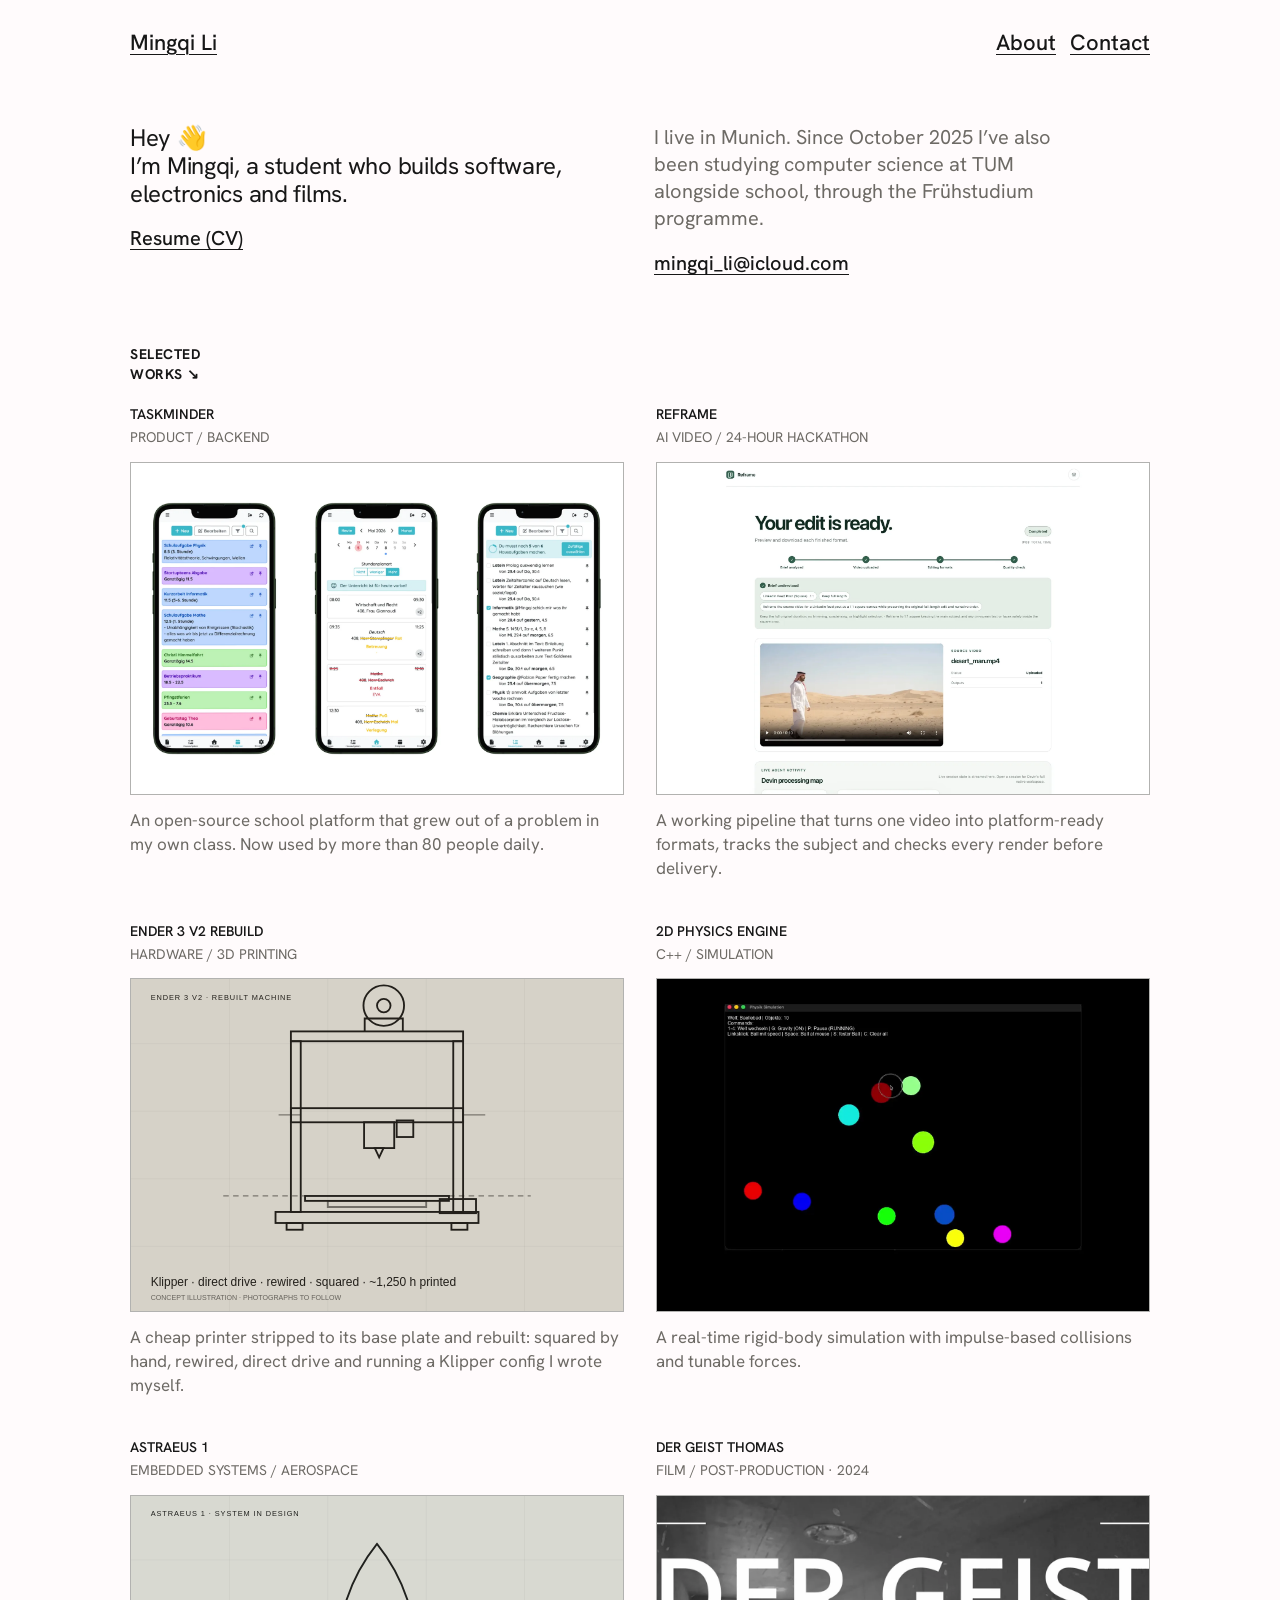
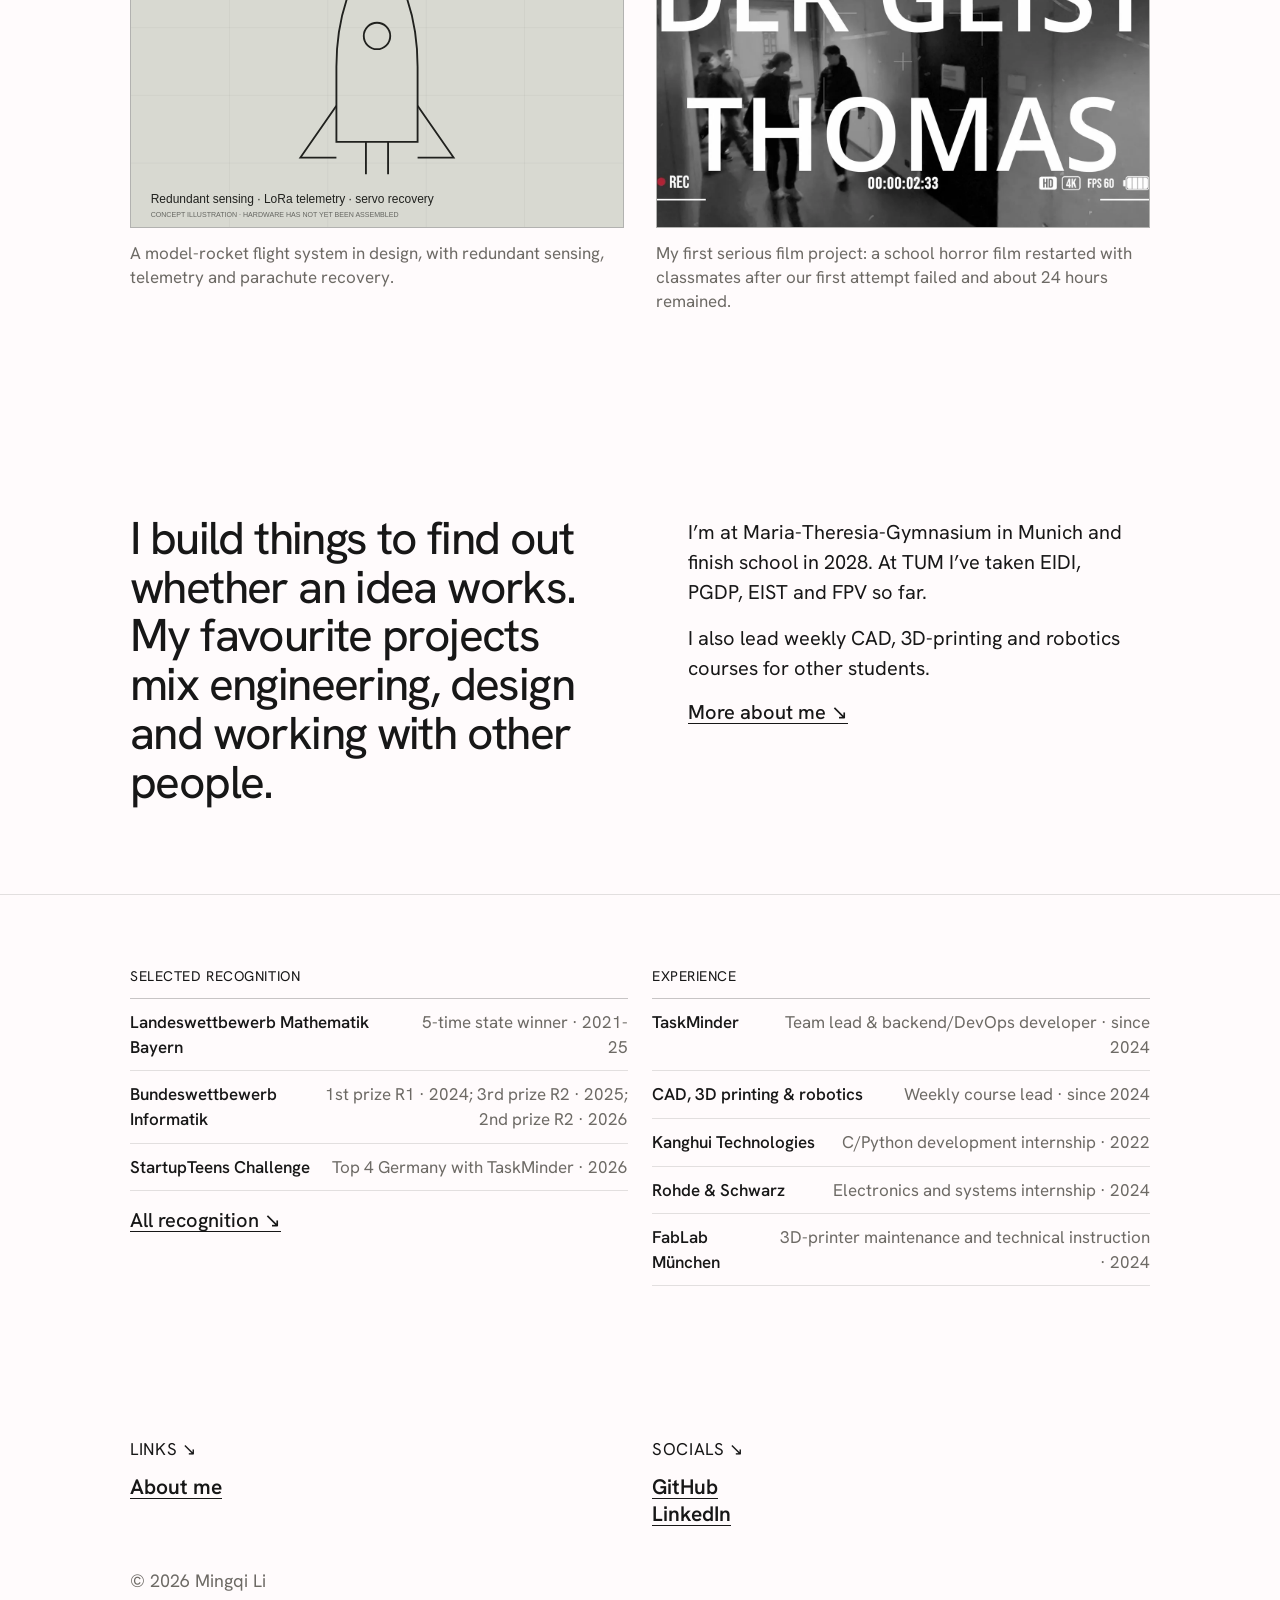
==== commit f4da020a: "improve about stuff" ====
--- a/index.html
+++ b/index.html
@@ -28,11 +28,11 @@
     <header class="baseline-intro">
       <div class="wrap intro-grid">
         <div>
-          <p class="intro-title">Hey 👋<br>I’m Mingqi, a student engineer working across electronics, software and media.</p>
+          <p class="intro-title">Hey 👋<br>I’m Mingqi, a student who builds software, electronics and films.</p>
           <a class="baseline-link" href="assets/documents/resume.pdf" target="_blank" rel="noopener">Resume (CV)</a>
         </div>
         <div class="intro-side">
-          <p>Based in Munich and taking part in TUM’s early-study computer-science programme (Frühstudium) alongside school since October 2025.</p>
+          <p>I live in Munich. Since October 2025 I’ve also been studying computer science at TUM alongside school, through the Frühstudium programme.</p>
           <a class="baseline-link" href="mailto:mingqi_li@icloud.com">mingqi_li@icloud.com</a>
         </div>
       </div>
@@ -128,11 +128,11 @@
     <section class="baseline-about" id="about">
       <div class="wrap about-text-grid">
         <div>
-          <p class="about-statement">I like building projects to see whether an idea will work. The best ones combine engineering, creativity and teamwork - and take real effort to figure out.</p>
+          <p class="about-statement">I build things to find out whether an idea works. My favourite projects mix engineering, design and working with other people.</p>
         </div>
         <div class="about-detail">
-          <p>I’m a student at Maria-Theresia-Gymnasium in Munich, graduating in 2028. Alongside school, I have taken part in TUM’s early-study programme in computer science (Frühstudium Informatik) since October 2025. My coursework has included EIDI, PGDP, EIST and FPV.</p>
-          <p>I build across software, electronics and media, and lead weekly CAD, 3D-printing and robotics courses for other students.</p>
+          <p>I’m at Maria-Theresia-Gymnasium in Munich and finish school in 2028. At TUM I’ve taken EIDI, PGDP, EIST and FPV so far.</p>
+          <p>I also lead weekly CAD, 3D-printing and robotics courses for other students.</p>
           <a class="baseline-link" href="about/">More about me</a>
         </div>
       </div>
--- a/css/site.css
+++ b/css/site.css
@@ -1165,6 +1165,12 @@
   letter-spacing: -.012em;
 }
 
+.about-body a {
+  text-decoration: underline;
+  text-decoration-thickness: 1px;
+  text-underline-offset: .18em;
+}
+
 .about-page .baseline-footer {
   padding-top: 0;
 }
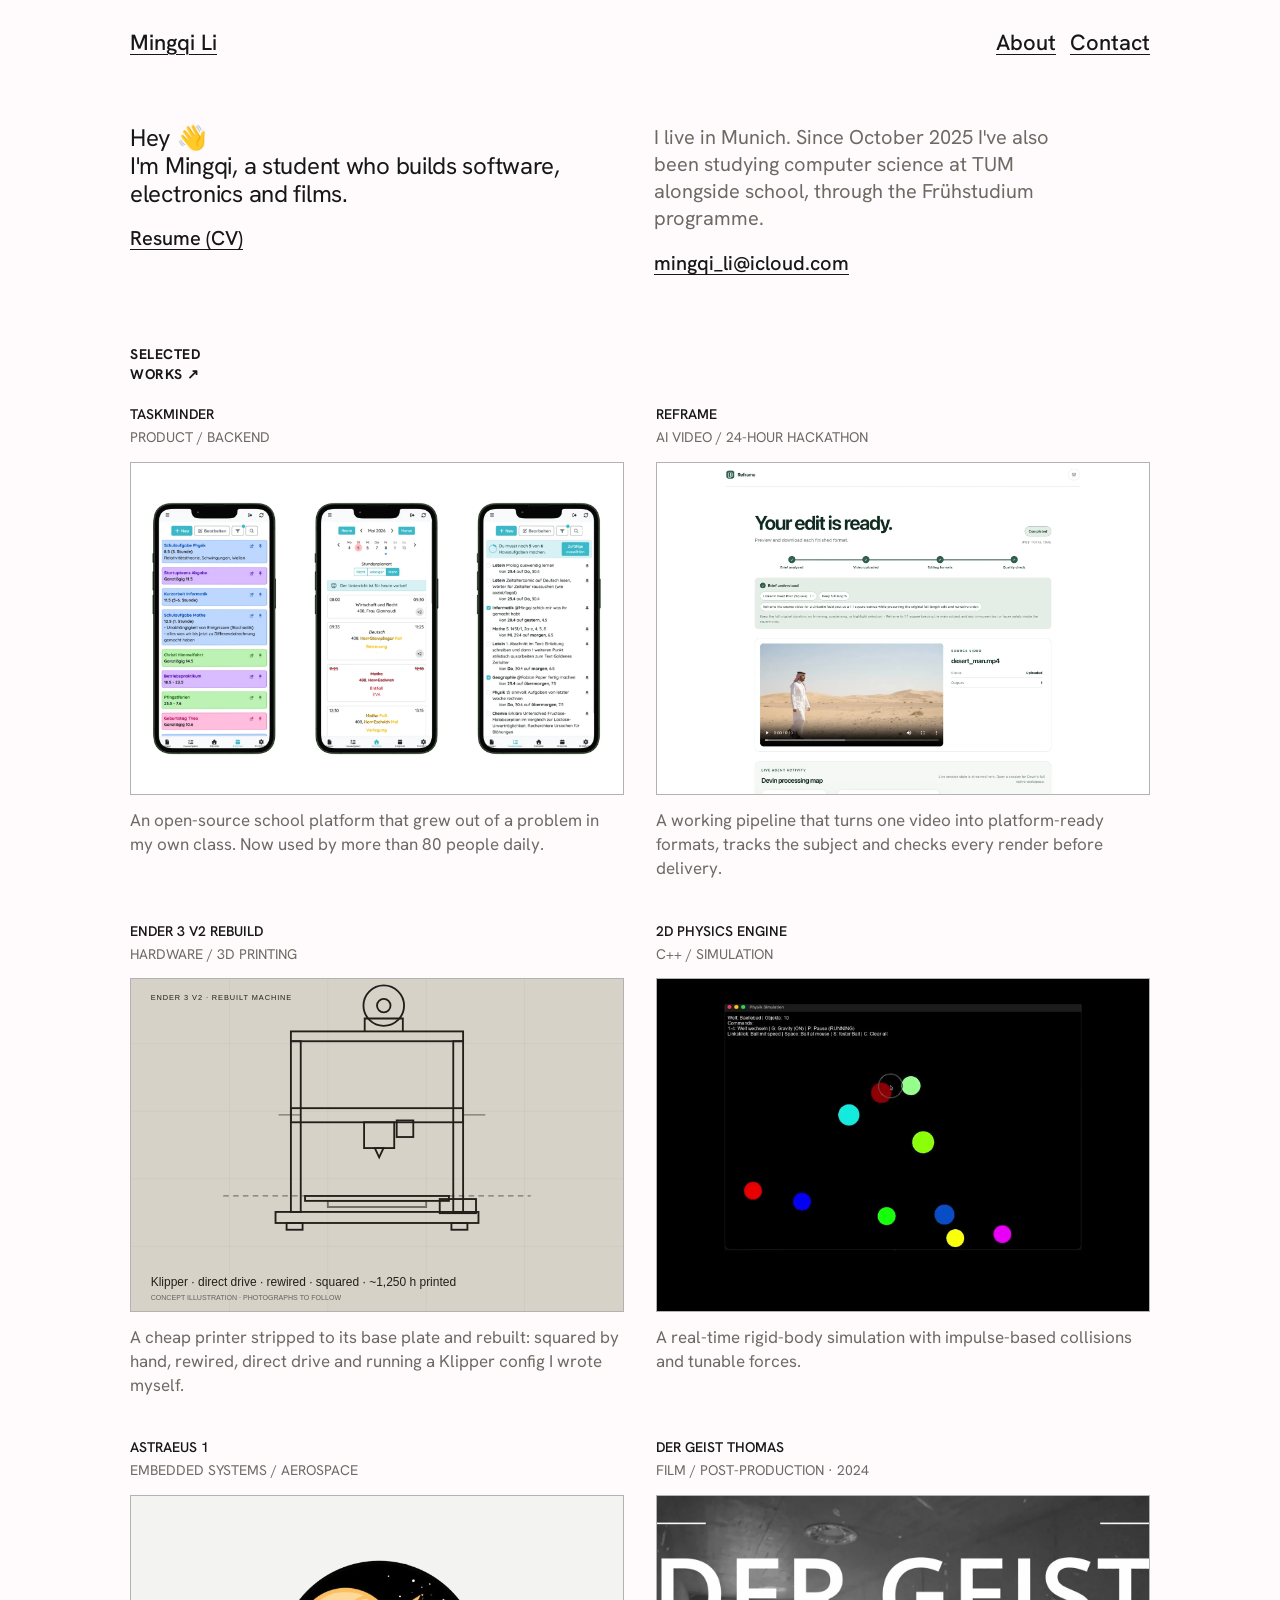
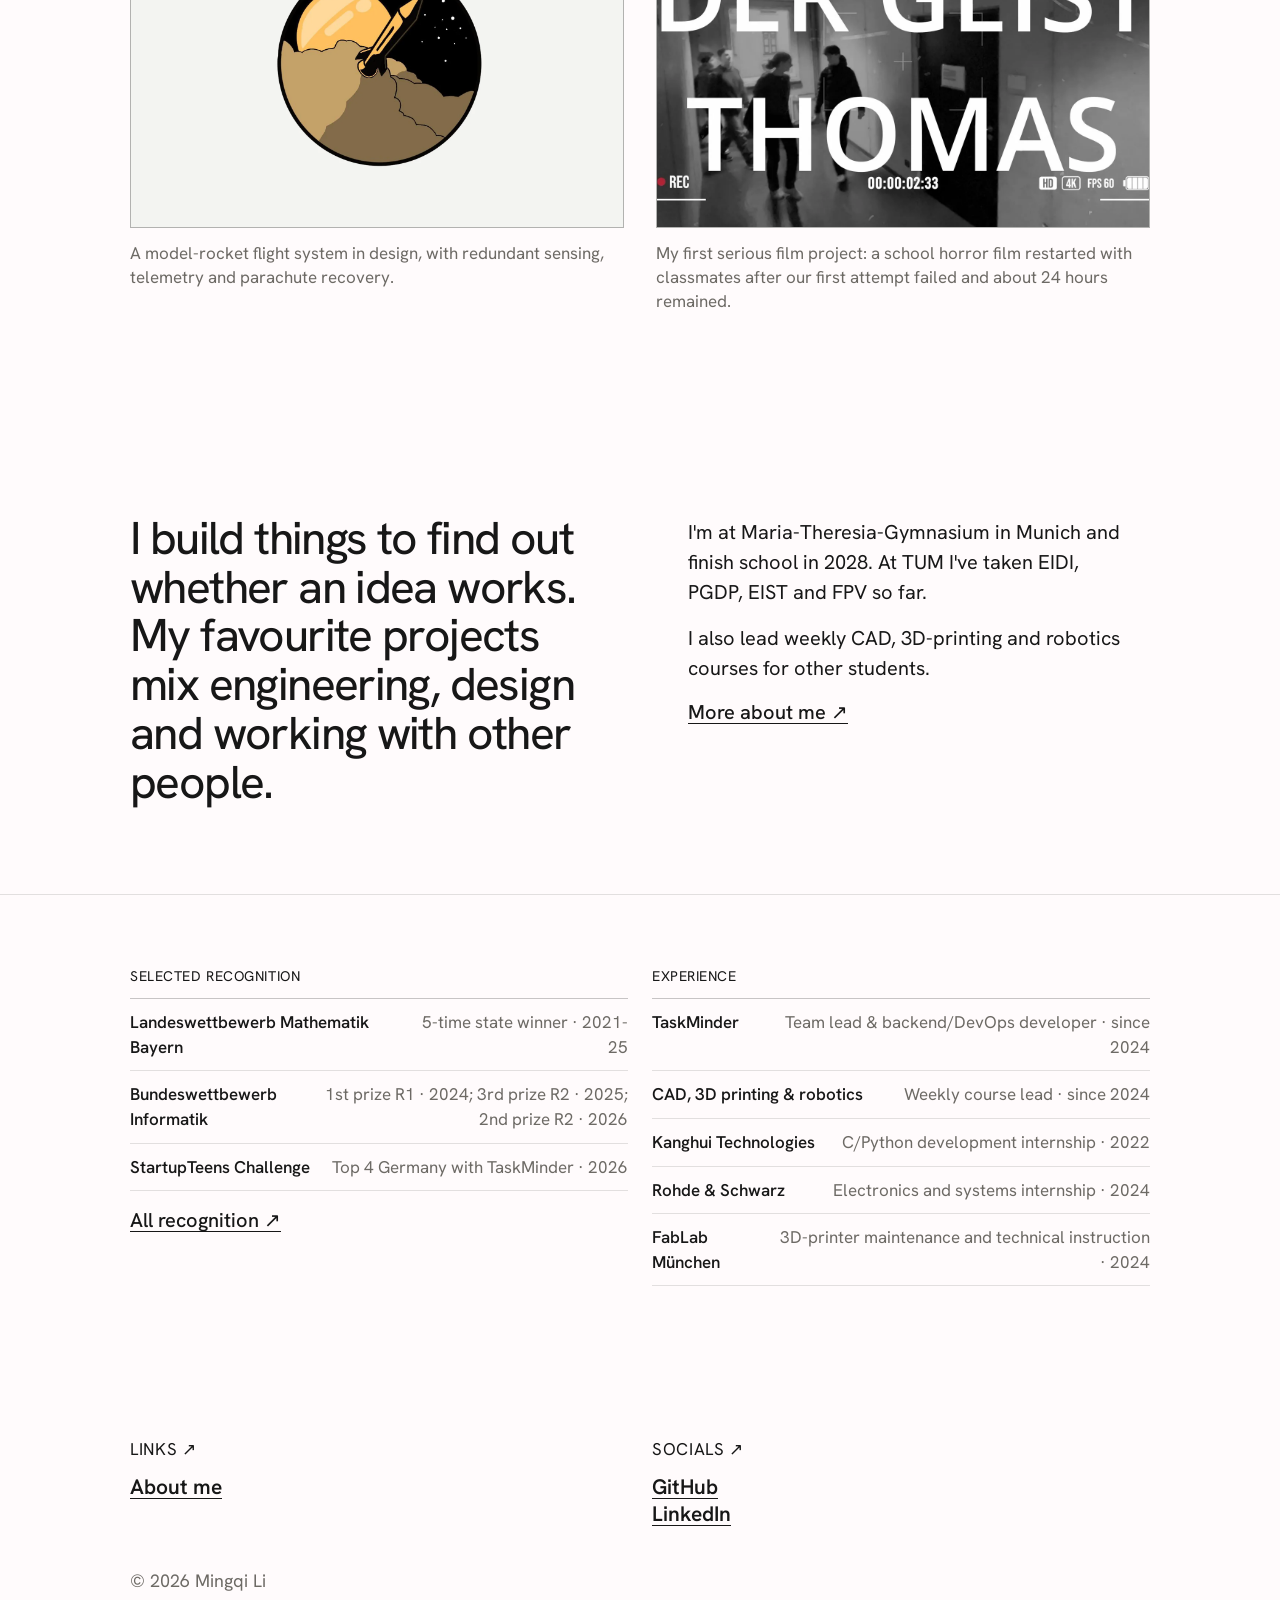
==== commit fd88ebf7: "update" ====
--- a/index.html
+++ b/index.html
@@ -28,11 +28,11 @@
     <header class="baseline-intro">
       <div class="wrap intro-grid">
         <div>
-          <p class="intro-title">Hey 👋<br>I’m Mingqi, a student who builds software, electronics and films.</p>
+          <p class="intro-title">Hey 👋<br>I'm Mingqi, a student who builds software, electronics and films.</p>
           <a class="baseline-link" href="assets/documents/resume.pdf" target="_blank" rel="noopener">Resume (CV)</a>
         </div>
         <div class="intro-side">
-          <p>I live in Munich. Since October 2025 I’ve also been studying computer science at TUM alongside school, through the Frühstudium programme.</p>
+          <p>I live in Munich. Since October 2025 I've also been studying computer science at TUM alongside school, through the Frühstudium programme.</p>
           <a class="baseline-link" href="mailto:mingqi_li@icloud.com">mingqi_li@icloud.com</a>
         </div>
       </div>
@@ -103,7 +103,7 @@
               </div>
               <p class="project-meta">Embedded systems / Aerospace</p>
               <div class="project-media">
-                <img src="assets/astraeus-1/cover.svg" alt="Concept illustration of the Astraeus 1 model-rocket design" width="1600" height="1100" loading="lazy">
+                <img src="assets/astraeus-1/cover.webp" alt="Astraeus 1 logo: a rocket rising through smoke past a planet against a starry sky" width="1600" height="1100" loading="lazy">
               </div>
               <p>A model-rocket flight system in design, with redundant sensing, telemetry and parachute recovery.</p>
             </a>
@@ -131,7 +131,7 @@
           <p class="about-statement">I build things to find out whether an idea works. My favourite projects mix engineering, design and working with other people.</p>
         </div>
         <div class="about-detail">
-          <p>I’m at Maria-Theresia-Gymnasium in Munich and finish school in 2028. At TUM I’ve taken EIDI, PGDP, EIST and FPV so far.</p>
+          <p>I'm at Maria-Theresia-Gymnasium in Munich and finish school in 2028. At TUM I've taken EIDI, PGDP, EIST and FPV so far.</p>
           <p>I also lead weekly CAD, 3D-printing and robotics courses for other students.</p>
           <a class="baseline-link" href="about/">More about me</a>
         </div>
--- a/css/site.css
+++ b/css/site.css
@@ -534,22 +534,10 @@
 }
 
 .narrative-chapter + .narrative-chapter {
-  margin-top: clamp(72px, 10vw, 116px);
-}
-
-.taskminder-page .narrative-chapter + .narrative-chapter,
-.reframe-page .narrative-chapter + .narrative-chapter,
-.physics-page .narrative-chapter + .narrative-chapter,
-.film-page .narrative-chapter + .narrative-chapter,
-.ender-page .narrative-chapter + .narrative-chapter {
   margin-top: 0;
 }
 
-.taskminder-page .narrative-chapter + .narrative-chapter--results,
-.reframe-page .narrative-chapter + .narrative-chapter--results,
-.physics-page .narrative-chapter + .narrative-chapter--results,
-.film-page .narrative-chapter + .narrative-chapter--results,
-.ender-page .narrative-chapter + .narrative-chapter--results {
+.narrative-chapter + .narrative-chapter--results {
   margin-top: clamp(16px, 2vw, 24px);
   padding-top: 0;
 }
@@ -589,7 +577,8 @@
   gap: 24px;
 }
 
-.story-media > img {
+.story-media > img,
+.story-media > a > img {
   width: 100%;
   height: auto;
   border: 1px solid var(--line);
@@ -940,7 +929,7 @@
 
 .baseline-work .baseline-section-label::after,
 .baseline-footer .baseline-section-label::after {
-  content: " ↘";
+  content: " ↗";
 }
 
 .baseline-work > .wrap > .baseline-section-label {
@@ -1032,7 +1021,7 @@
 
 .about-detail .baseline-link::after,
 .record-grid .baseline-link::after {
-  content: " ↘";
+  content: " ↗";
 }
 
 .baseline-record {
@@ -1165,12 +1154,6 @@
   letter-spacing: -.012em;
 }
 
-.about-body a {
-  text-decoration: underline;
-  text-decoration-thickness: 1px;
-  text-underline-offset: .18em;
-}
-
 .about-page .baseline-footer {
   padding-top: 0;
 }
@@ -1353,19 +1336,14 @@
 
 .project-page .footer-inner {
   min-height: 80px;
-  border-top-color: var(--line);
+  border-top: 0;
   font-size: 16px;
 }
 
-.taskminder-page .case-nav {
-  margin-top: clamp(28px, 4vw, 40px);
-  padding-block: clamp(24px, 3vw, 32px);
+.project-page .case-nav {
+  margin-top: clamp(52px, 8vw, 84px);
+  padding-block: clamp(28px, 4vw, 36px);
   border-bottom: 1px solid var(--line);
-}
-
-.astraeus-page .case-nav {
-  margin-top: clamp(52px, 8vw, 84px);
-  padding-block: clamp(36px, 5vw, 48px);
 }
 
 .reframe-page .case-cover {
@@ -1380,11 +1358,6 @@
   object-position: top center;
 }
 
-.reframe-page .case-nav,
-.physics-page .case-nav {
-  margin-top: clamp(52px, 8vw, 84px);
-}
-
 .film-page .case-cover {
   background: #111;
 }
@@ -1393,18 +1366,6 @@
   margin-bottom: 38px;
 }
 
-.film-page .case-nav {
-  margin-top: clamp(52px, 8vw, 84px);
-}
-
-.ender-page .case-nav {
-  margin-top: clamp(52px, 8vw, 84px);
-}
-
-.taskminder-page .footer-inner {
-  margin-top: 0;
-  border-top: 0;
-}
 
 @media (max-width: 620px) {
   .project-page .project-hero-grid,
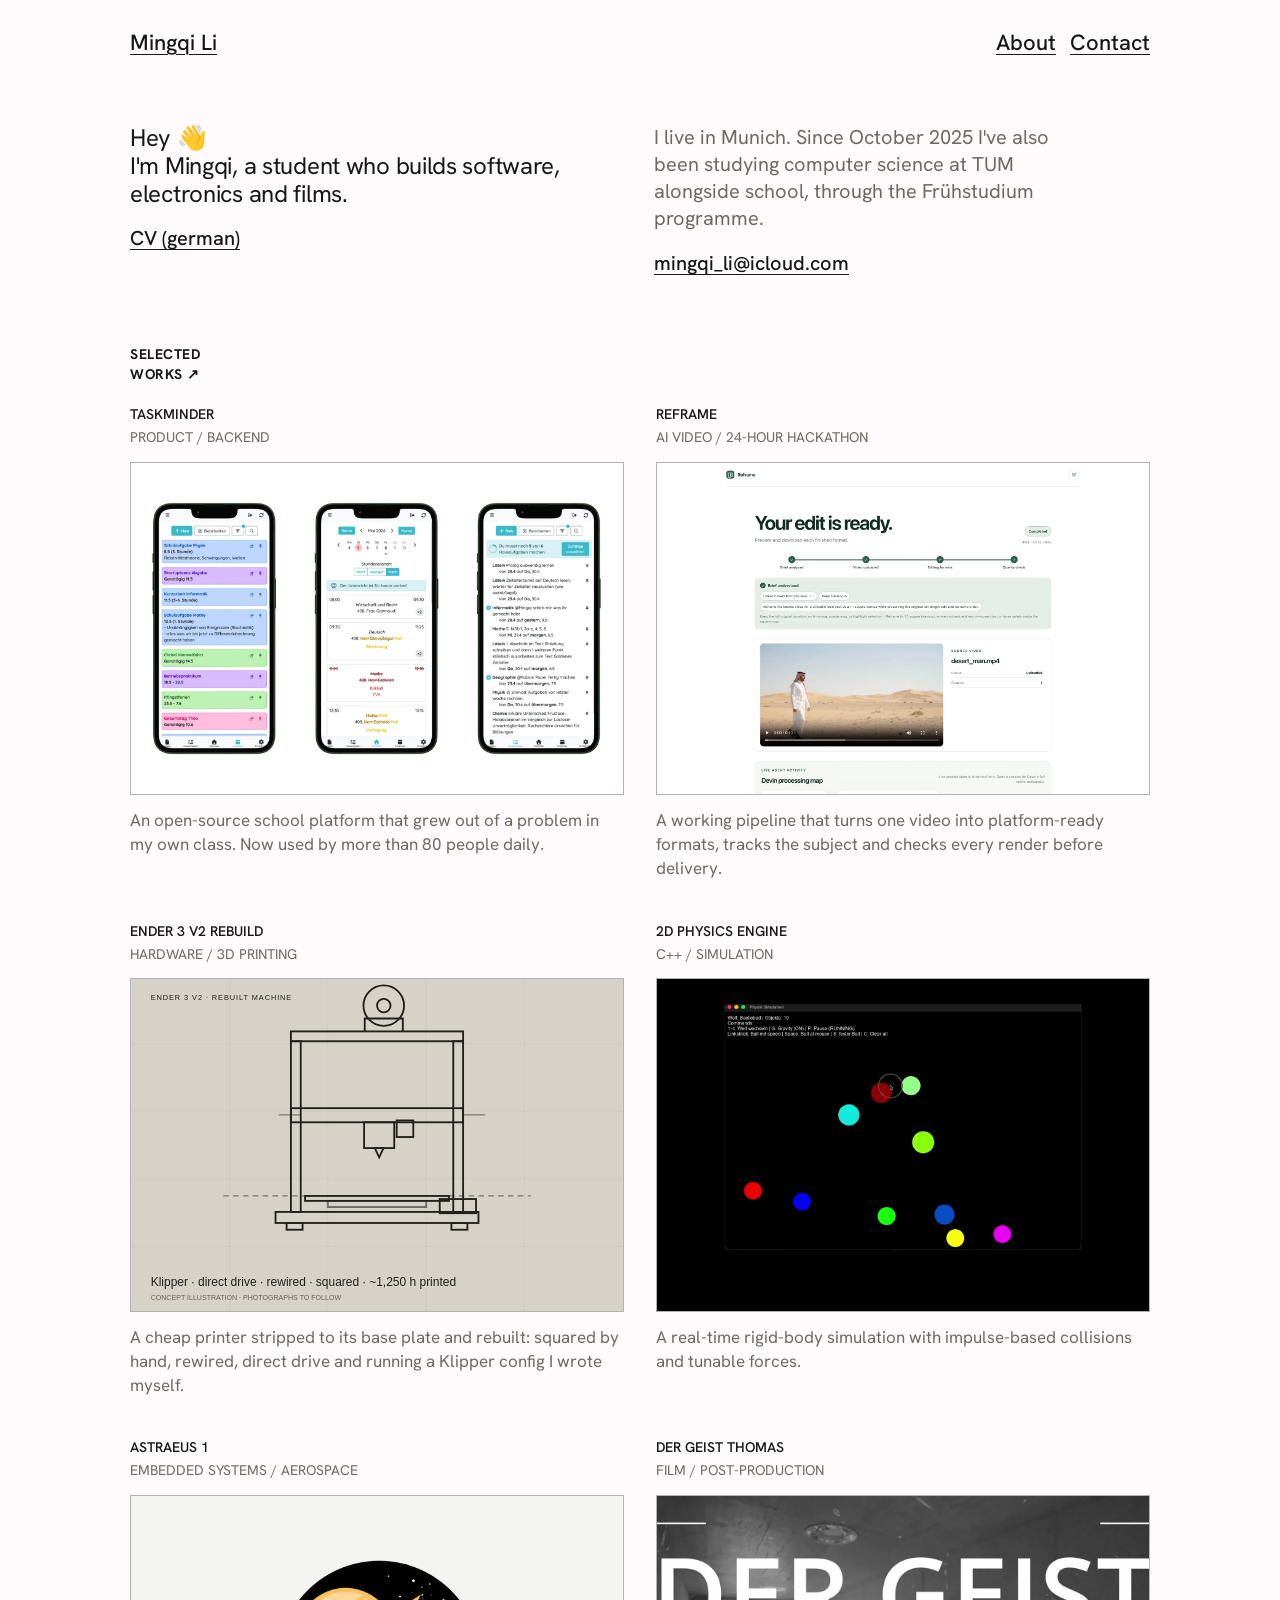
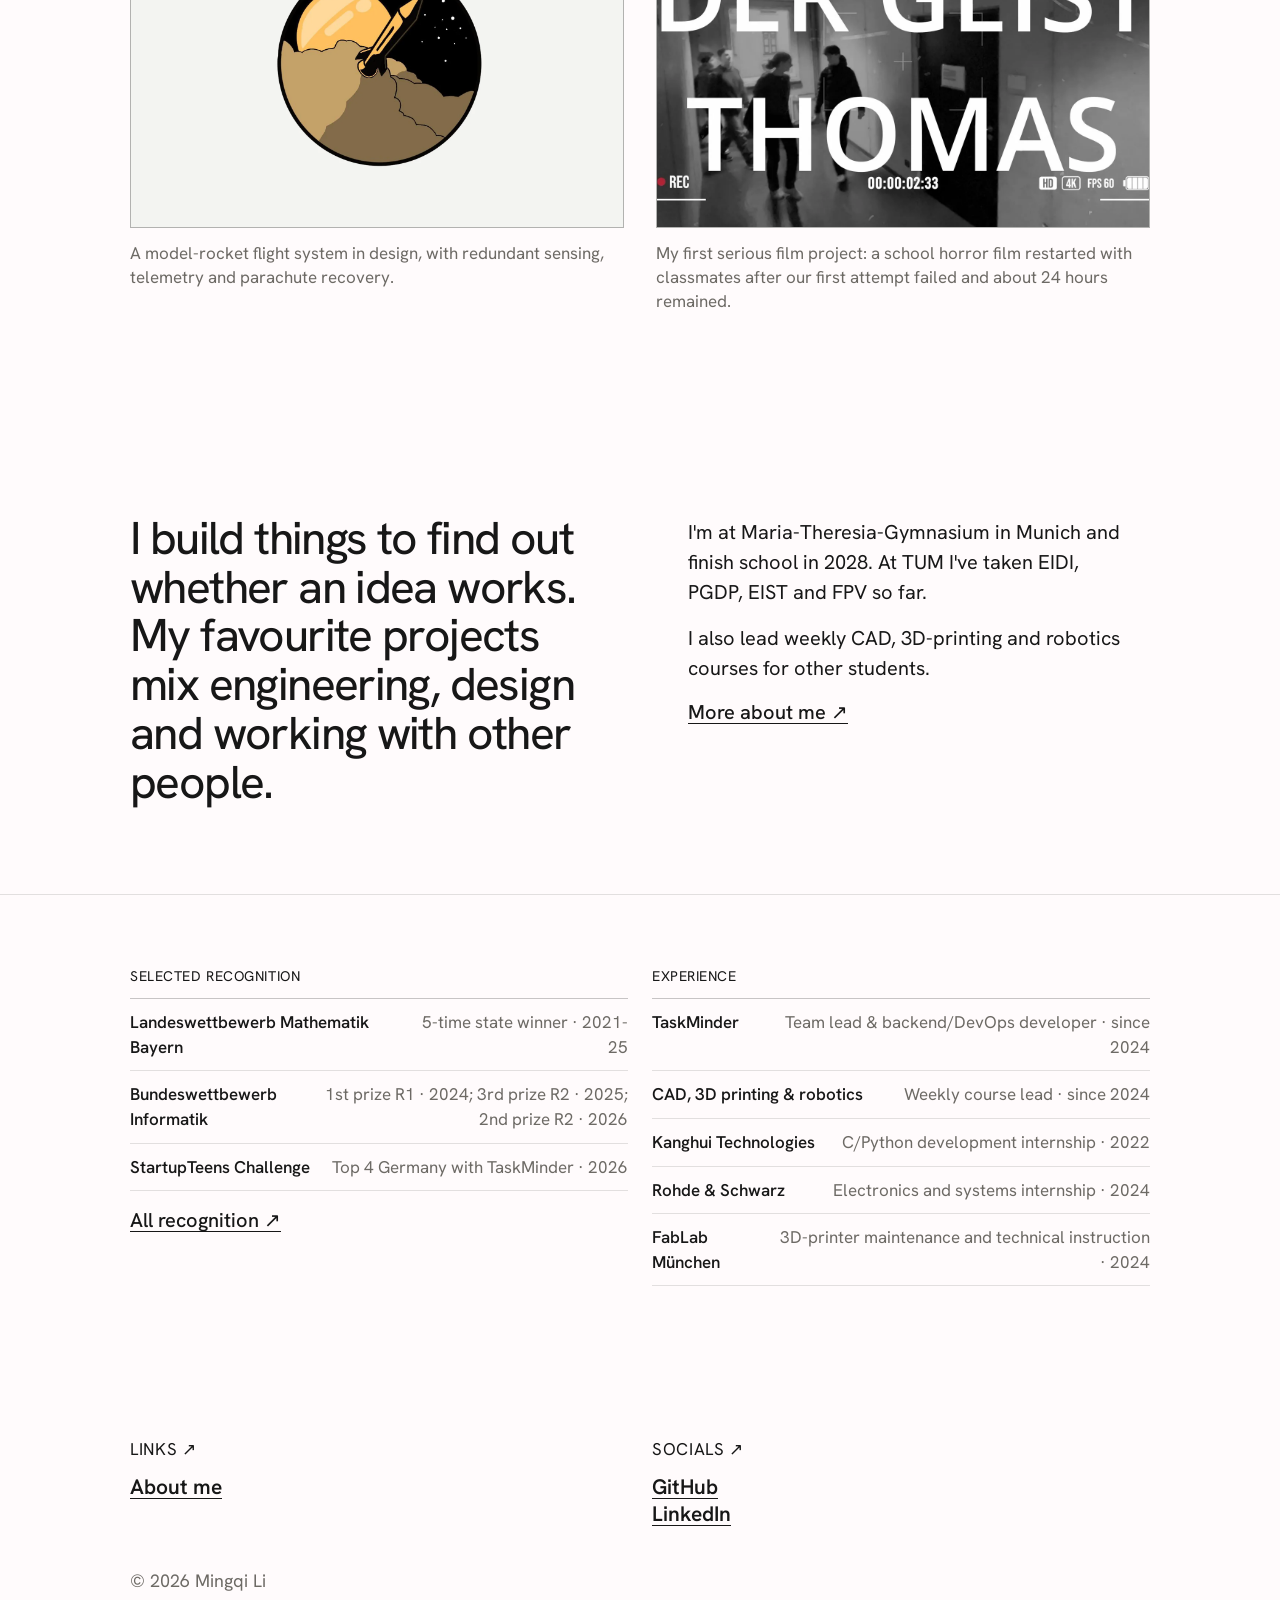
==== commit 0156dc31: "update cv" ====
--- a/index.html
+++ b/index.html
@@ -29,7 +29,7 @@
       <div class="wrap intro-grid">
         <div>
           <p class="intro-title">Hey 👋<br>I'm Mingqi, a student who builds software, electronics and films.</p>
-          <a class="baseline-link" href="assets/documents/resume.pdf" target="_blank" rel="noopener">Resume (CV)</a>
+          <a class="baseline-link" href="assets/documents/resume.pdf" target="_blank" rel="noopener">CV (german)</a>
         </div>
         <div class="intro-side">
           <p>I live in Munich. Since October 2025 I've also been studying computer science at TUM alongside school, through the Frühstudium programme.</p>
@@ -114,7 +114,7 @@
               <div class="project-topline">
                 <h2 lang="de">Der Geist Thomas</h2>
               </div>
-              <p class="project-meta">Film / Post-production · 2024</p>
+              <p class="project-meta">Film / Post-production</p>
               <div class="project-media">
                 <img src="assets/der-geist-thomas/poster.webp" alt="Title card for Der Geist Thomas over a black-and-white school hallway scene" width="1600" height="900" loading="lazy">
               </div>
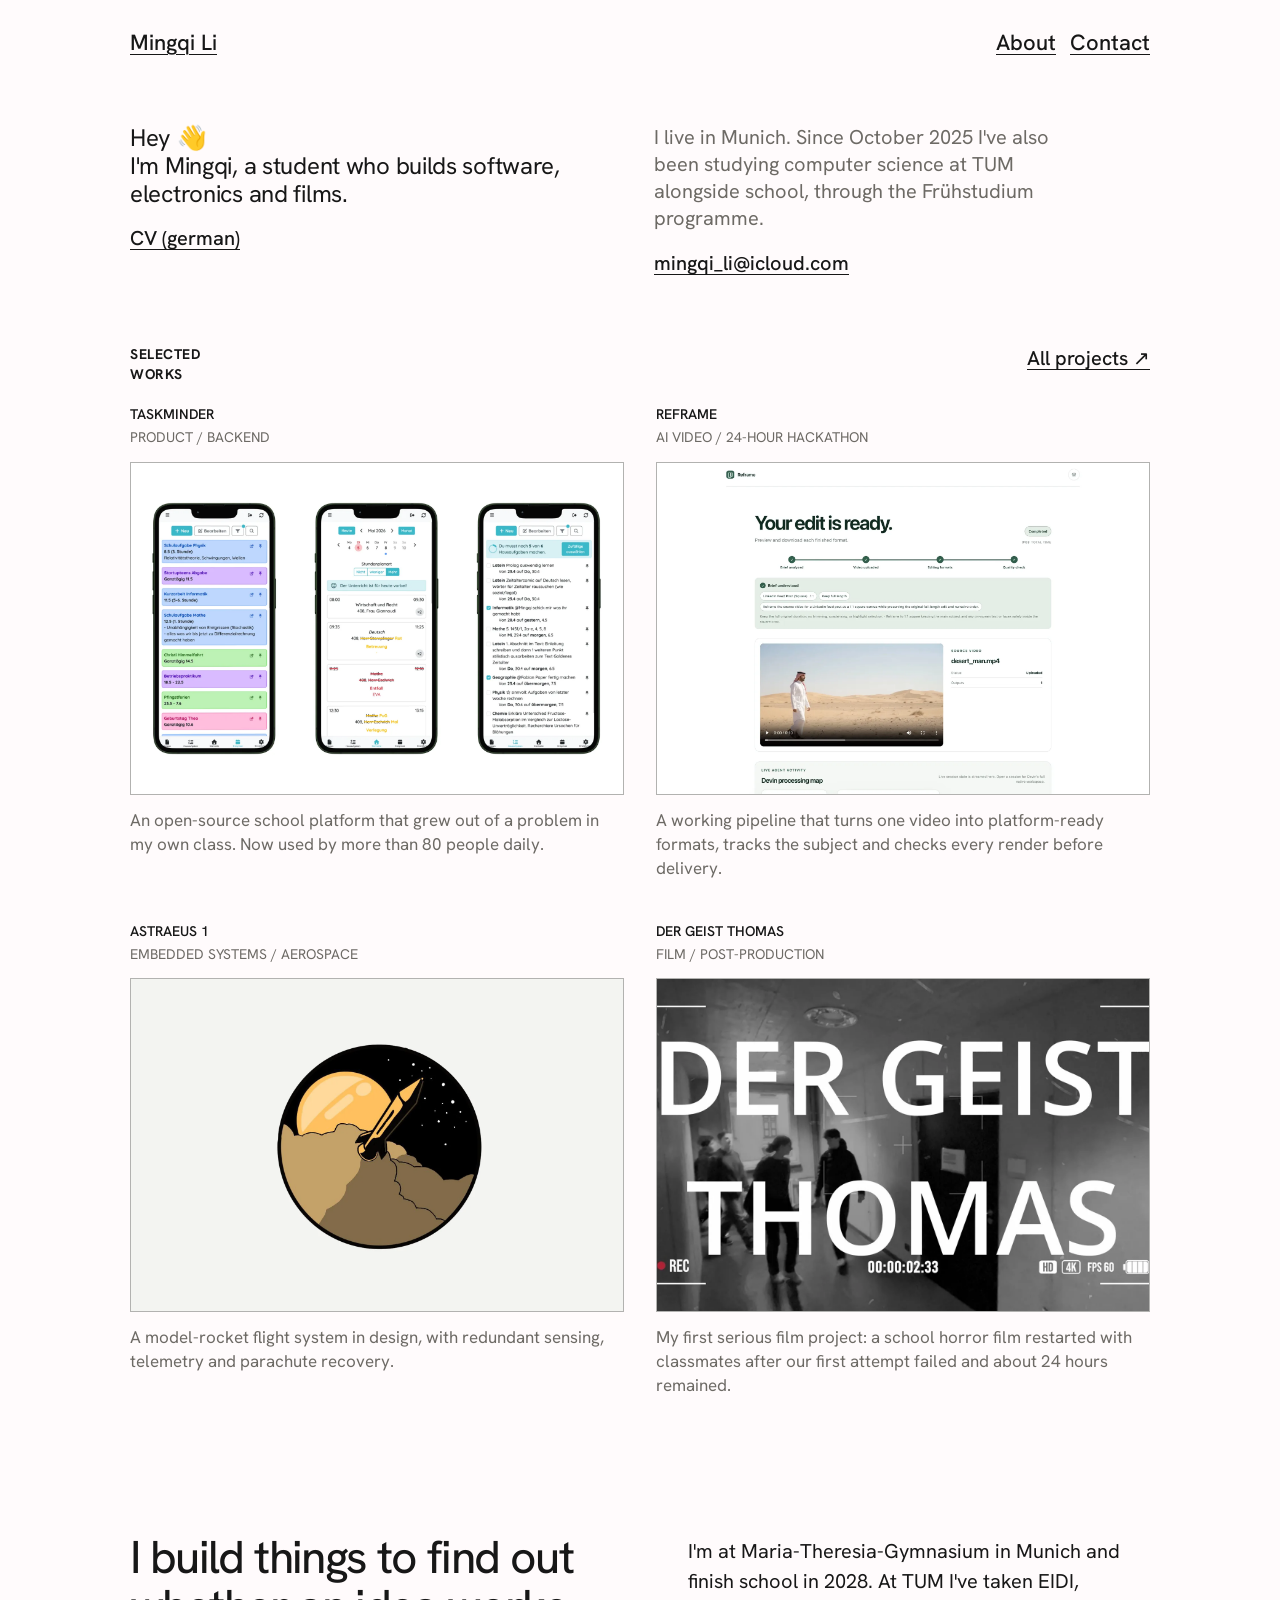
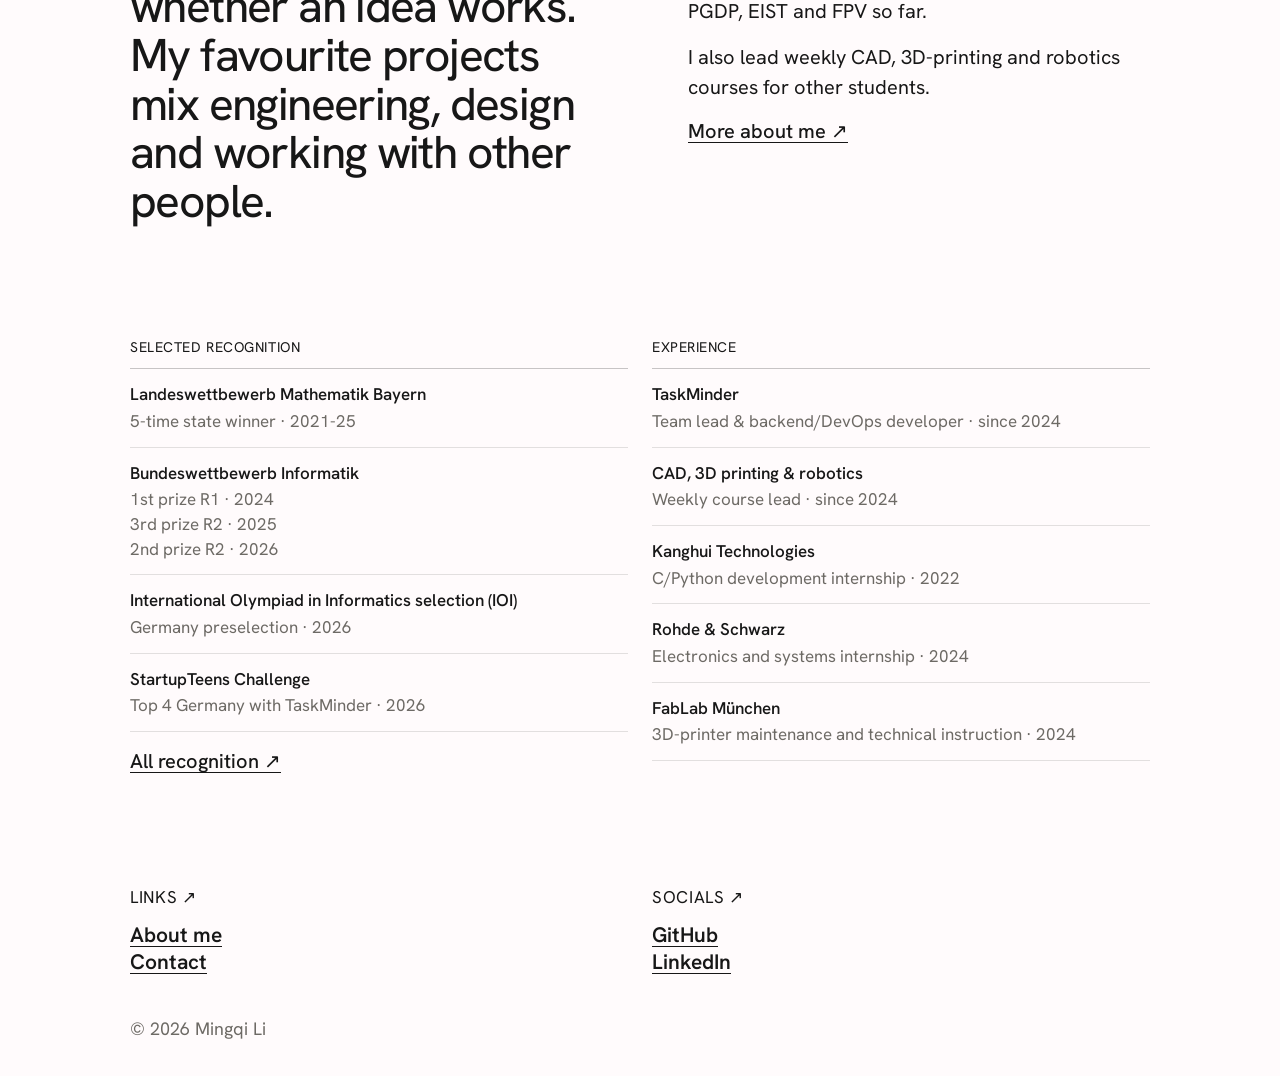
==== commit fd9177c1: "update" ====
--- a/index.html
+++ b/index.html
@@ -40,7 +40,10 @@
 
     <section class="baseline-work" id="work">
       <div class="wrap">
-        <p class="baseline-section-label">Selected<br>works</p>
+        <div class="work-header">
+          <p class="baseline-section-label">Selected<br>works</p>
+          <a class="baseline-link more-projects" href="projects/">All projects</a>
+        </div>
         <div class="project-grid">
           <article class="project">
             <a class="project-link" href="projects/taskminder.html">
@@ -65,34 +68,6 @@
                 <img src="assets/reframe/results.webp" alt="Reframe results screen showing a completed video crop and its automated quality checks" width="1743" height="3600">
               </div>
               <p>A working pipeline that turns one video into platform-ready formats, tracks the subject and checks every render before delivery.</p>
-            </a>
-          </article>
-
-          <article class="project">
-            <a class="project-link" href="projects/ender-3-v2.html">
-              <div class="project-topline">
-                <h2>Ender 3 V2 Rebuild</h2>
-              </div>
-              <p class="project-meta">Hardware / 3D printing</p>
-              <div class="project-media">
-                <img src="assets/ender-3-v2/cover.svg" alt="Concept illustration of the rebuilt Ender 3 V2 3D printer" width="1600" height="1100" loading="lazy">
-              </div>
-              <p>A cheap printer stripped to its base plate and rebuilt: squared by hand, rewired, direct drive and running a Klipper config I wrote myself.</p>
-            </a>
-          </article>
-
-          <article class="project">
-            <a class="project-link" href="projects/physics-engine.html">
-              <div class="project-topline">
-                <h2>2D Physics Engine</h2>
-              </div>
-              <p class="project-meta">C++ / Simulation</p>
-              <div class="project-media">
-                <video autoplay muted loop playsinline preload="metadata" poster="assets/physics-engine/poster.webp" aria-hidden="true">
-                  <source src="assets/physics-engine/demo.mp4" type="video/mp4">
-                </video>
-              </div>
-              <p>A real-time rigid-body simulation with impulse-based collisions and tunable forces.</p>
             </a>
           </article>
 
@@ -144,7 +119,8 @@
           <p class="baseline-section-label">Selected recognition</p>
           <div class="compact-list">
             <div><strong>Landeswettbewerb Mathematik Bayern</strong><span>5-time state winner · 2021-25</span></div>
-            <div><strong>Bundeswettbewerb Informatik</strong><span>1st prize R1 · 2024; 3rd prize R2 · 2025; 2nd prize R2 · 2026</span></div>
+            <div><strong>Bundeswettbewerb Informatik</strong><span>1st prize R1 · 2024<br>3rd prize R2 · 2025<br>2nd prize R2 · 2026</span></div>
+            <div><strong>International Olympiad in Informatics selection (IOI)</strong><span>Germany preselection · 2026</span></div>
             <div><strong>StartupTeens Challenge</strong><span>Top 4 Germany with TaskMinder · 2026</span></div>
           </div>
           <a class="baseline-link" href="recognition/">All recognition</a>
@@ -167,7 +143,8 @@
     <div class="wrap footer-grid">
       <div>
         <p class="baseline-section-label">Links</p>
-        <a href="about/">About me</a>
+        <a href="about/">About me</a><br>
+        <a href="contact/">Contact</a>
       </div>
       <div>
         <p class="baseline-section-label">Socials</p>
--- a/css/site.css
+++ b/css/site.css
@@ -914,7 +914,7 @@
 }
 
 .baseline-work {
-  padding: 24px 0 96px;
+  padding: 24px 0 64px;
 }
 
 .baseline-section-label {
@@ -927,7 +927,6 @@
   text-transform: uppercase;
 }
 
-.baseline-work .baseline-section-label::after,
 .baseline-footer .baseline-section-label::after {
   content: " ↗";
 }
@@ -940,6 +939,32 @@
 
 .baseline-home .project-grid {
   gap: 42px 32px;
+}
+
+.work-header {
+  display: flex;
+  align-items: flex-start;
+  justify-content: space-between;
+  gap: 16px;
+  margin-bottom: 22px;
+}
+
+.work-header .baseline-section-label {
+  margin: 0;
+  font-size: 14px;
+  font-weight: 700;
+}
+
+.baseline-work .more-projects::after {
+  content: " ↗";
+}
+
+.projects-title {
+  margin: 0 0 32px;
+  font-size: clamp(40px, 4.2vw, 56px);
+  font-weight: 500;
+  line-height: 1.08;
+  letter-spacing: -.03em;
 }
 
 .baseline-home .project-media {
@@ -990,7 +1015,7 @@
 }
 
 .baseline-about {
-  padding: 104px 0 88px;
+  padding: 72px 0 56px;
 }
 
 .about-text-grid {
@@ -1025,8 +1050,7 @@
 }
 
 .baseline-record {
-  padding: 72px 0 88px;
-  border-top: 1px solid var(--line-soft);
+  padding: 56px 0 64px;
 }
 
 .record-grid,
@@ -1042,9 +1066,9 @@
 
 .compact-list > div {
   display: flex;
-  gap: 14px;
-  justify-content: space-between;
-  padding: 11px 0;
+  flex-direction: column;
+  gap: 2px;
+  padding: 13px 0;
   border-bottom: 1px solid var(--line-soft);
 }
 
@@ -1060,7 +1084,13 @@
 
 .compact-list span {
   color: var(--muted);
-  text-align: right;
+}
+
+.recognition-group .compact-list > div {
+  display: grid;
+  grid-template-columns: minmax(0, 1.1fr) minmax(0, 1fr);
+  gap: 24px;
+  align-items: baseline;
 }
 
 .compact-list + .baseline-link {
@@ -1069,7 +1099,7 @@
 }
 
 .baseline-footer {
-  padding: 64px 0 36px;
+  padding: 48px 0 36px;
 }
 
 .baseline-footer a {
@@ -1110,10 +1140,9 @@
     font-size: 38px;
   }
 
-  .compact-list > div {
-    align-items: flex-start;
-    flex-direction: column;
-    gap: 3px;
+  .recognition-group .compact-list > div {
+    display: flex;
+    gap: 2px;
   }
 
   .compact-list span {
@@ -1123,7 +1152,7 @@
 
 /* About page */
 .about-main {
-  padding-top: clamp(92px, 11vw, 142px);
+  padding-top: clamp(32px, 4vw, 48px);
   padding-bottom: clamp(112px, 14vw, 180px);
 }
 
@@ -1168,7 +1197,7 @@
 
 @media (max-width: 620px) {
   .about-main {
-    padding-top: 68px;
+    padding-top: 28px;
     padding-bottom: 96px;
   }
 
@@ -1234,15 +1263,20 @@
 }
 
 .project-page .nav-inner {
-  min-height: 64px;
+  min-height: 84px;
   border-bottom: 0;
 }
 
 .project-page .brand,
 .project-page .nav-links a {
-  font-size: 21px;
+  font-size: 22px;
   font-weight: 500;
   text-decoration: underline;
+  text-decoration-thickness: .75px;
+}
+
+.project-page .nav-links {
+  gap: 14px;
 }
 
 .project-page .project-hero {
